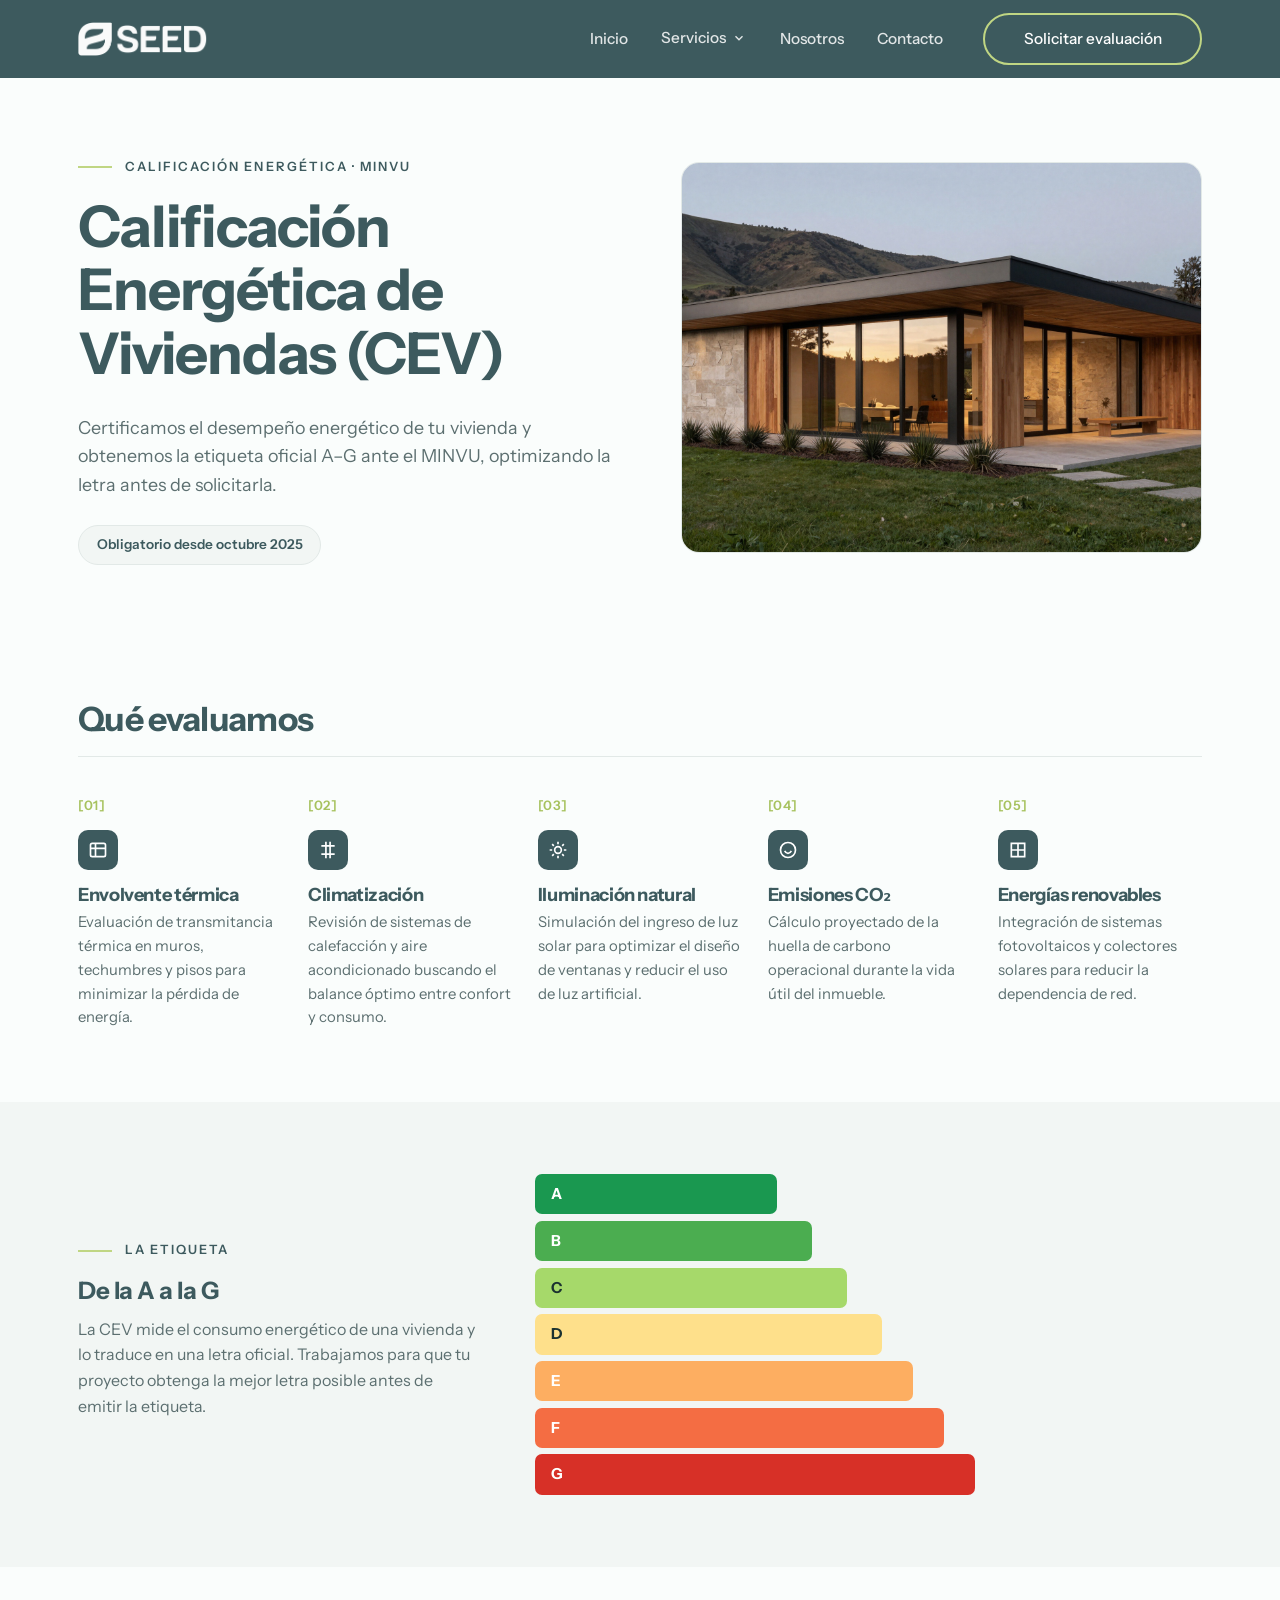
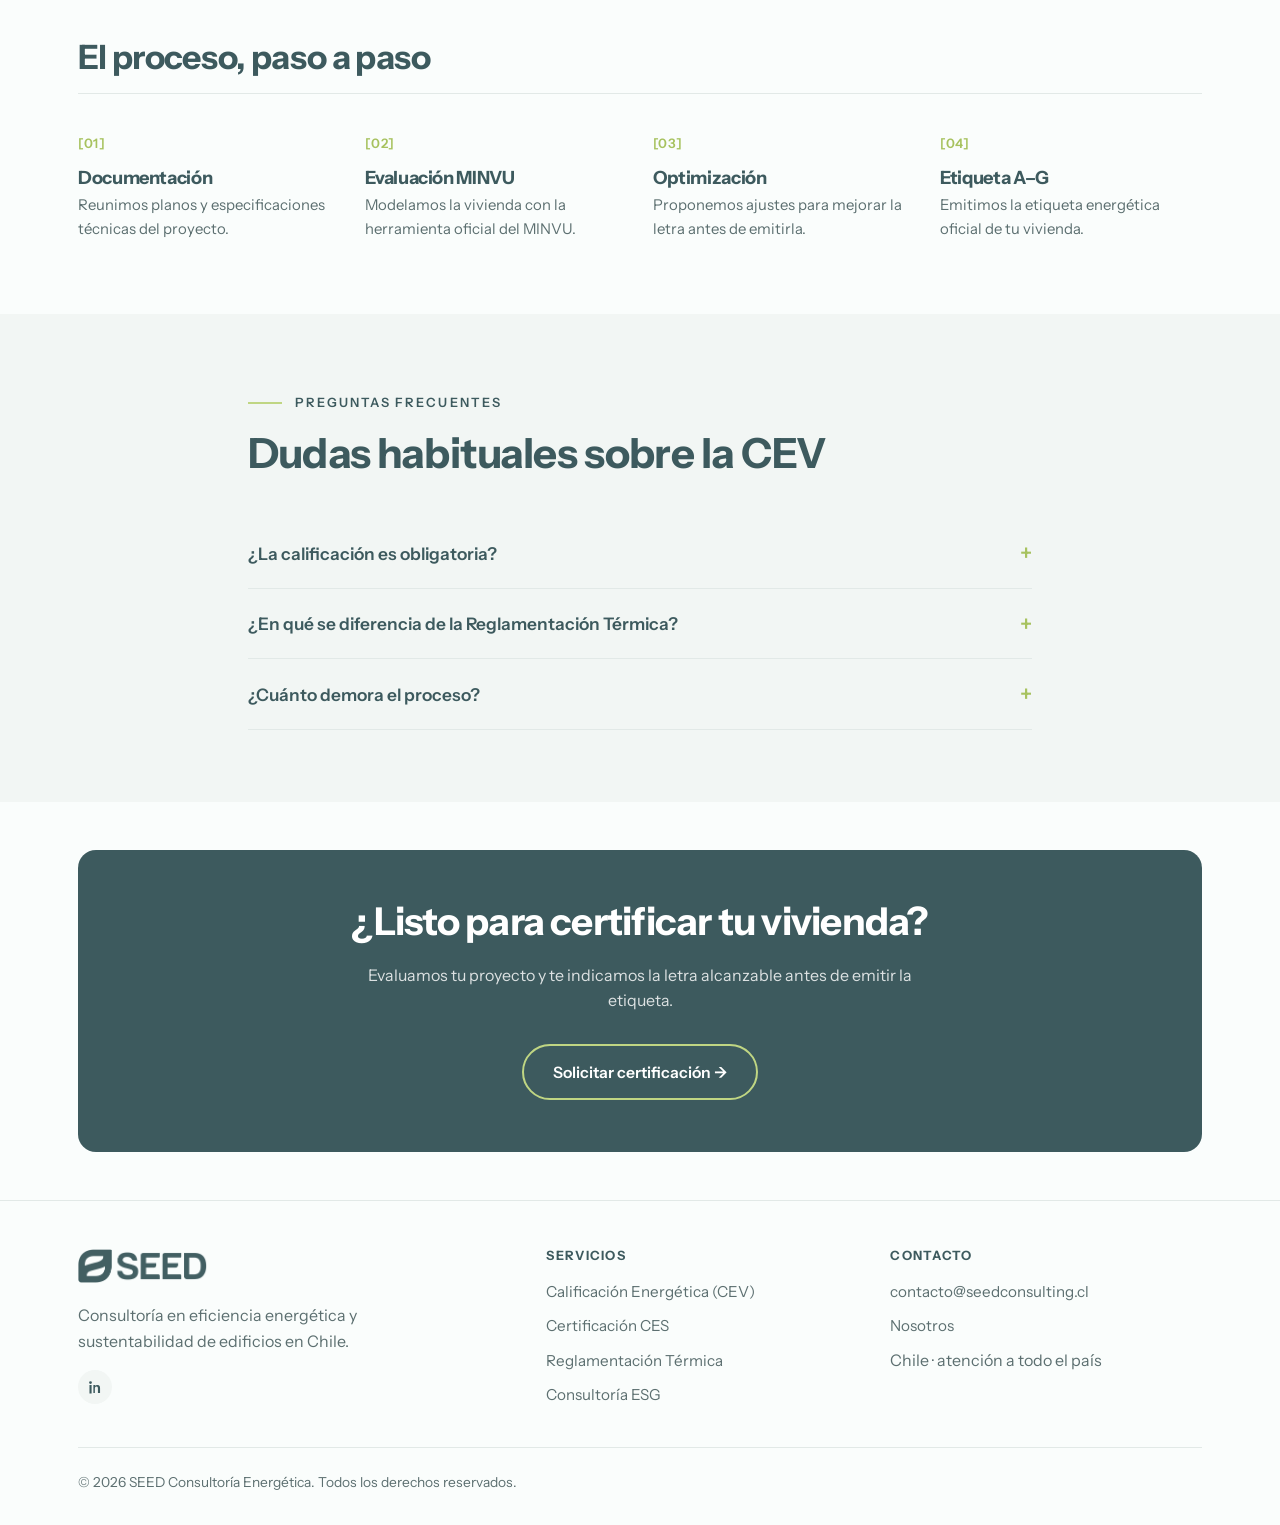
==== calificacion-energetica.html @ 2a4592a7 "Imagen en calificación energética y hero dividido - img4 (vivienda) en el hero de calificación energ" ====
<!DOCTYPE html>
<html lang="es">
<head>
  <meta charset="UTF-8" />
  <meta name="viewport" content="width=device-width, initial-scale=1.0" />
  <title>Calificación Energética de Viviendas (CEV) | SEED</title>
  <meta name="description" content="Certificamos el desempeño energético de tu vivienda con etiqueta oficial A–G ante el MINVU. Obligatorio desde octubre 2025." />
  <link rel="preconnect" href="https://fonts.googleapis.com" />
  <link rel="preconnect" href="https://fonts.gstatic.com" crossorigin />
  <link href="https://fonts.googleapis.com/css2?family=Instrument+Sans:ital,wght@0,400;0,500;0,600;0,700;1,400&display=swap" rel="stylesheet" />
  <style>
/* SEED — estilos v2 (calce con sitio base)
   teal #3D5A5E · verde #C0D683 · fondo #FAFDFC · oscuro #1D2D2E · Instrument Sans */
:root{
  --teal:#3D5A5E; --teal-dark:#2c4447; --dark:#1D2D2E;
  --green:#C0D683; --green-deep:#a7c25f; --green-soft:#eef4dd;
  --bg:#FAFDFC; --bg-alt:#f2f6f4; --card:#fff;
  --ink:#223032; --ink-soft:#5c6f70; --line:#e2e9e7; --line-soft:#eef2f0;
  --radius:18px; --radius-sm:12px; --radius-pill:999px;
  --shadow:0 18px 40px -24px rgba(29,45,46,.35); --maxw:1180px;
  --font:"Instrument Sans",system-ui,-apple-system,"Segoe UI",Roboto,sans-serif;
}
*,*::before,*::after{box-sizing:border-box}
html{scroll-behavior:smooth}
body{margin:0;font-family:var(--font);color:var(--ink);background:var(--bg);line-height:1.6;-webkit-font-smoothing:antialiased}
h1,h2,h3,h4{font-family:var(--font);font-weight:700;line-height:1.1;color:var(--teal);margin:0 0 .5em;letter-spacing:-.02em}
p{margin:0 0 1rem;color:var(--ink-soft)}
a{color:var(--teal);text-decoration:none}
a:hover{color:var(--green-deep)}
img{max-width:100%;display:block}
.wrap{width:100%;max-width:var(--maxw);margin:0 auto;padding:0 28px}
.eyebrow{display:inline-flex;align-items:center;gap:.8rem;font-size:.8rem;font-weight:600;letter-spacing:.16em;text-transform:uppercase;color:var(--teal);margin:0 0 1.1rem}
.eyebrow::before{content:"";width:34px;height:2px;background:var(--green);display:inline-block}
.eyebrow.no-line::before{display:none}
.btn{display:inline-flex;align-items:center;gap:.5rem;font-family:var(--font);font-weight:600;font-size:.98rem;padding:.85rem 1.8rem;border-radius:var(--radius-pill);border:2px solid transparent;cursor:pointer;transition:transform .15s,background .15s,color .15s,border-color .15s}
.btn:hover{transform:translateY(-2px)}
.btn-green{background:var(--green);color:var(--dark)}
.btn-green:hover{background:var(--green-deep);color:var(--dark)}
.btn-ghost{background:transparent;border-color:var(--green);color:var(--teal)}
.btn-ghost:hover{background:var(--green);color:var(--dark)}
.btn-ghost-light{background:transparent;border-color:var(--green);color:#fff}
.btn-ghost-light:hover{background:var(--green);color:var(--dark)}
.btn-text{display:inline-flex;align-items:center;gap:.4rem;font-weight:600;color:var(--teal);border-bottom:2px solid var(--green);padding-bottom:2px;border-radius:0}
.btn-text:hover{color:var(--green-deep);gap:.65rem}
.site-header{position:sticky;top:0;z-index:50;background:var(--teal);color:#fff}
.nav{display:flex;align-items:center;justify-content:space-between;height:78px}
.brand{display:inline-flex;align-items:center;gap:.55rem;font-size:1.5rem;font-weight:700;color:#fff;letter-spacing:.06em}
.brand img{height:34px;width:auto;display:block}
.brand .mark{width:26px;height:26px;border-radius:7px;background:#fff;color:var(--teal);display:grid;place-items:center;flex-shrink:0}
.nav-links{display:flex;align-items:center;gap:2.1rem;list-style:none;margin:0;padding:0}
.nav-links>li>a{color:rgba(255,255,255,.85);font-size:.96rem;font-weight:500;padding:.5rem 0;border-bottom:2px solid transparent}
.nav-links>li>a:hover,.nav-links>li>a.active{color:#fff;border-bottom-color:var(--green)}
.dropdown{position:relative}
.dropdown-toggle{background:none;border:none;font:inherit;color:rgba(255,255,255,.85);font-size:.96rem;font-weight:500;cursor:pointer;display:inline-flex;align-items:center;gap:.35rem;padding:.5rem 0;border-bottom:2px solid transparent}
.dropdown-toggle:hover{color:#fff}
.dropdown-toggle .chev{transition:transform .2s}
.dropdown.open .dropdown-toggle{color:#fff;border-bottom-color:var(--green)}
.dropdown.open .dropdown-toggle .chev{transform:rotate(180deg)}
.dropdown-menu{position:absolute;top:calc(100% + 14px);left:50%;transform:translateX(-50%) translateY(-6px);min-width:260px;background:#fff;border:1px solid var(--line);border-radius:var(--radius-sm);box-shadow:var(--shadow);padding:.5rem;opacity:0;visibility:hidden;transition:opacity .18s,transform .18s,visibility .18s}
.dropdown.open .dropdown-menu{opacity:1;visibility:visible;transform:translateX(-50%) translateY(0)}
.dropdown-menu a{display:block;padding:.75rem .9rem;border-radius:9px;color:var(--ink);font-size:.94rem;font-weight:600}
.dropdown-menu a:hover{background:var(--bg-alt);color:var(--teal)}
.dropdown-menu a small{display:block;font-weight:400;color:var(--ink-soft);font-size:.78rem;margin-top:2px}
.nav-cta{margin-left:.4rem}
.nav-cta a.btn{padding:.72rem 2.4rem;border:2px solid var(--green);color:#fff;border-radius:var(--radius-pill)}
.nav-cta a.btn:hover{background:var(--green);color:var(--dark);border-color:var(--green)}
.nav-toggle{display:none;background:none;border:none;color:#fff;cursor:pointer;padding:.4rem}
.hero{background:var(--bg);padding:4.5rem 0 4rem}
.hero-split{display:grid;grid-template-columns:1.05fr 1fr;gap:3.5rem;align-items:center}
.hero h1{font-size:clamp(2.2rem,4.6vw,3.6rem);color:var(--teal);max-width:14ch}
.hero p.lead{font-size:1.12rem;max-width:46ch}
.hero-actions{display:flex;flex-wrap:wrap;gap:1.2rem;align-items:center;margin-top:2rem}
.hero-center{text-align:center}
.hero-center .eyebrow{justify-content:center}
.hero-center h1{margin-left:auto;margin-right:auto}
.hero-center p.lead{margin-left:auto;margin-right:auto}
.badge{display:inline-block;background:var(--bg-alt);color:var(--teal);border:1px solid var(--line);font-size:.85rem;font-weight:600;padding:.5rem 1.1rem;border-radius:var(--radius-pill)}
.hero-stats{display:flex;gap:3rem;margin-top:2.2rem}
.hero-stats .num{font-size:2rem;font-weight:700;color:var(--green-deep);line-height:1}
.hero-stats .lbl{font-size:.92rem;color:var(--ink-soft);margin-top:.3rem}
.media{border-radius:var(--radius);overflow:hidden;background:var(--bg-alt);border:1px solid var(--line);aspect-ratio:4/3;display:grid;place-items:center;color:var(--ink-soft);background-image:linear-gradient(135deg,rgba(61,90,94,.06),rgba(192,214,131,.10)),repeating-linear-gradient(45deg,transparent,transparent 22px,rgba(61,90,94,.04) 22px,rgba(61,90,94,.04) 23px)}
.media img{width:100%;height:100%;object-fit:cover}
.media span{font-size:.9rem;background:rgba(255,255,255,.75);padding:.4rem .9rem;border-radius:8px}
.media.tall{aspect-ratio:3/4}
.media.wide{aspect-ratio:16/9}
section{padding:4.5rem 0}
section.tight{padding:3rem 0}
.section-alt{background:var(--bg-alt)}
.section-dark{background:var(--teal);color:#fff}
.section-dark h2,.section-dark h3{color:#fff}
.section-dark p{color:rgba(255,255,255,.82)}
.section-dark .eyebrow{color:#fff}
.sec-head{margin-bottom:2.6rem;max-width:60ch}
.sec-head h2{font-size:clamp(1.8rem,3.4vw,2.6rem)}
.sec-head p{font-size:1.06rem}
.sec-head.center{text-align:center;margin-left:auto;margin-right:auto}
.sec-head.center .eyebrow{justify-content:center}
.ruled-title{display:flex;align-items:baseline;gap:1rem;border-bottom:1px solid var(--line);padding-bottom:1.1rem;margin-bottom:2.4rem}
.ruled-title h2{font-size:clamp(1.5rem,3vw,2.1rem);margin:0}
.grid{display:grid;gap:1.6rem}
.grid-2{grid-template-columns:repeat(2,1fr)}
.grid-3{grid-template-columns:repeat(3,1fr)}
.grid-4{grid-template-columns:repeat(4,1fr)}
.grid-5{grid-template-columns:repeat(5,1fr)}
.feature .idx{font-size:.82rem;font-weight:600;color:var(--green-deep);letter-spacing:.05em;display:block;margin-bottom:.9rem}
.feature .feature-ico{width:40px;height:40px;border-radius:10px;background:var(--teal);color:#fff;display:grid;place-items:center;margin-bottom:.9rem}
.feature h3{font-size:1.14rem;margin-bottom:.4rem}
.feature p{font-size:.93rem;margin:0}
.feature-icon-sq{width:38px;height:38px;border-radius:9px;background:var(--teal);color:#fff;display:grid;place-items:center;margin-bottom:.9rem}
.svc-card{background:var(--card);border:1px solid var(--line);border-radius:var(--radius);padding:1.9rem;transition:transform .18s,box-shadow .18s,border-color .18s;display:flex;flex-direction:column}
.svc-card:hover{transform:translateY(-4px);box-shadow:var(--shadow);border-color:var(--green)}
.svc-card .feature-ico{width:46px;height:46px;border-radius:12px;background:var(--teal);color:#fff;display:grid;place-items:center;margin-bottom:1rem}
.svc-card h3{font-size:1.25rem}
.svc-card p{font-size:.95rem;flex-grow:1}
.svc-card .btn-text{align-self:flex-start;margin-top:.8rem}
.check-list{list-style:none;margin:0;padding:0;display:grid;gap:.75rem}
.check-list li{position:relative;padding-left:2rem;color:var(--ink-soft);font-size:.98rem}
.check-list li::before{content:"";position:absolute;left:0;top:.3em;width:1.15rem;height:1.15rem;border-radius:50%;background:var(--green);-webkit-mask:url("data:image/svg+xml,%3Csvg xmlns='http://www.w3.org/2000/svg' viewBox='0 0 24 24'%3E%3Cpath fill='black' d='M9 16.2l-3.5-3.5L4 14.2 9 19.2 20 8.2l-1.5-1.5z'/%3E%3C/svg%3E") center/70% no-repeat;mask:url("data:image/svg+xml,%3Csvg xmlns='http://www.w3.org/2000/svg' viewBox='0 0 24 24'%3E%3Cpath fill='black' d='M9 16.2l-3.5-3.5L4 14.2 9 19.2 20 8.2l-1.5-1.5z'/%3E%3C/svg%3E") center/70% no-repeat}
.plan-block{margin-bottom:3.5rem}
.plan-grid{display:grid;grid-template-columns:1fr 1fr;gap:1.2rem 3rem}
.plan-item .idx{font-size:.8rem;font-weight:600;color:var(--green-deep);display:block;margin-bottom:.3rem}
.plan-item p{font-size:.96rem;color:var(--ink);margin:0 0 1.1rem;font-weight:500}
.plan-intro{display:grid;grid-template-columns:1.15fr 1fr;gap:3rem;align-items:center;margin-bottom:3rem}
.energy-scale{display:grid;gap:.4rem;max-width:440px}
.energy-row{display:flex;align-items:center;color:#fff;font-weight:700;padding:.5rem 1rem;border-radius:7px;font-size:.95rem}
.energy-a{background:#1a9850;width:55%}
.energy-b{background:#4bad50;width:63%}
.energy-c{background:#a6d96a;width:71%;color:#1b3230}
.energy-d{background:#fee08b;width:79%;color:#1b3230}
.energy-e{background:#fdae61;width:86%}
.energy-f{background:#f46d43;width:93%}
.energy-g{background:#d73027;width:100%}
.faq-item{border-bottom:1px solid var(--line)}
.faq-q{width:100%;text-align:left;background:none;border:none;cursor:pointer;font-family:var(--font);font-weight:600;font-size:1.08rem;color:var(--teal);padding:1.3rem 0;display:flex;justify-content:space-between;align-items:center;gap:1rem}
.faq-q .plus{color:var(--green-deep);flex-shrink:0;transition:transform .2s;font-size:1.4rem}
.faq-item.open .faq-q .plus{transform:rotate(45deg)}
.faq-a{max-height:0;overflow:hidden;transition:max-height .25s}
.faq-a p{padding:0 0 1.3rem;margin:0;max-width:70ch}
.cta-banner{background:var(--teal);color:#fff;border-radius:var(--radius);padding:3.2rem;text-align:center}
.cta-banner h2{color:#fff;font-size:clamp(1.7rem,3vw,2.4rem)}
.cta-banner p{color:rgba(255,255,255,.82);max-width:50ch;margin:0 auto 1.9rem}
.bio{display:grid;grid-template-columns:.75fr 1.25fr;gap:3.5rem;align-items:center}
.bio-photo{aspect-ratio:4/5;border-radius:var(--radius);overflow:hidden;background:var(--bg-alt);border:1px solid var(--line);display:grid;place-items:center;color:var(--ink-soft);filter:grayscale(1)}
.form-grid{display:grid;gap:1.15rem}
.field label{display:block;font-size:.88rem;font-weight:600;color:var(--teal);margin-bottom:.35rem}
.field input,.field select,.field textarea{width:100%;font:inherit;font-size:.96rem;color:var(--ink);padding:.8rem .95rem;border:1px solid var(--line);border-radius:var(--radius-sm);background:#fff;transition:border-color .15s,box-shadow .15s}
.field input:focus,.field select:focus,.field textarea:focus{outline:none;border-color:var(--green-deep);box-shadow:0 0 0 3px rgba(192,214,131,.3)}
.field textarea{resize:vertical;min-height:130px}
.two-col{display:grid;grid-template-columns:1fr 1fr;gap:1.15rem}
.contact-split{display:grid;grid-template-columns:.85fr 1.15fr;gap:3.5rem}
.contact-info ul{padding:0;margin:1.5rem 0 0;list-style:none}
.contact-info li{margin-bottom:1.5rem}
.contact-info .lbl{font-size:.78rem;font-weight:700;letter-spacing:.1em;text-transform:uppercase;color:var(--green-deep);margin-bottom:.2rem}
.contact-info .val{color:var(--ink);font-size:1.06rem}
.site-footer{background:var(--bg);border-top:1px solid var(--line);padding:3rem 0 2rem}
.footer-top{display:grid;grid-template-columns:1.4fr 1fr 1fr;gap:2rem;margin-bottom:2.5rem}
.site-footer .brand{color:var(--teal)}
.site-footer .brand .mark{background:var(--teal);color:#fff}
.site-footer h4{color:var(--teal);font-size:.8rem;letter-spacing:.1em;text-transform:uppercase;margin-bottom:1rem}
.footer-links{list-style:none;padding:0;margin:0;display:grid;gap:.55rem}
.footer-links a{color:var(--ink-soft);font-size:.95rem}
.footer-links a:hover{color:var(--green-deep)}
.footer-bottom{border-top:1px solid var(--line);padding-top:1.4rem;font-size:.86rem;color:var(--ink-soft);display:flex;justify-content:space-between;flex-wrap:wrap;gap:1rem}
.social{display:flex;gap:.7rem}
.social a{width:34px;height:34px;border-radius:50%;background:var(--bg-alt);color:var(--teal);display:grid;place-items:center}
.social a:hover{background:var(--green);color:var(--dark)}
.lead{font-size:1.14rem;color:var(--ink-soft)}
.reveal{opacity:0;transform:translateY(18px);transition:opacity .6s,transform .6s}
.reveal.in{opacity:1;transform:none}
.form-note{display:none;color:var(--green-deep);font-weight:600}
@media (max-width:940px){.hero-split,.plan-intro,.bio,.contact-split{grid-template-columns:1fr;gap:2.2rem}.grid-4,.grid-5{grid-template-columns:repeat(2,1fr)}.footer-top{grid-template-columns:1fr 1fr}}
@media (max-width:720px){
.nav-toggle{display:inline-flex}
.nav-links{position:absolute;top:78px;left:0;right:0;flex-direction:column;align-items:stretch;gap:0;background:var(--teal);padding:1rem 28px 1.5rem;border-top:1px solid rgba(255,255,255,.1);display:none}
.nav-links.open{display:flex}
.nav-links>li{border-bottom:1px solid rgba(255,255,255,.1)}
.nav-links>li>a,.dropdown-toggle{padding:.9rem 0;width:100%}
.dropdown-menu{position:static;transform:none;opacity:1;visibility:visible;box-shadow:none;border:none;background:rgba(255,255,255,.05);min-width:0;padding:0 0 .5rem;max-height:0;overflow:hidden;transition:max-height .25s}
.dropdown.open .dropdown-menu{transform:none;max-height:420px}
.dropdown-menu a{color:rgba(255,255,255,.85)}
.dropdown-menu a:hover{background:rgba(255,255,255,.06);color:#fff}
.dropdown-menu a small{color:rgba(255,255,255,.55)}
.nav-cta{margin:1rem 0 0}
.grid-2,.grid-3,.grid-4,.grid-5,.plan-grid,.two-col{grid-template-columns:1fr}
.hero-stats{gap:2rem}
.footer-top{grid-template-columns:1fr}
section{padding:3.2rem 0}
.cta-banner{padding:2.2rem 1.5rem}
}
@media (prefers-reduced-motion:reduce){*{animation:none!important;transition:none!important;scroll-behavior:auto!important}.reveal{opacity:1;transform:none}}

</style>
</head>
<body>

<header class="site-header">
    <div class="wrap nav">
      <a href="index.html" class="brand"><img src="img/logo-seed-blanco.png" alt="SEED"></a>
      <button class="nav-toggle" aria-label="Abrir menú" aria-expanded="false">
        <svg width="26" height="26" viewBox="0 0 24 24" fill="none" stroke="currentColor" stroke-width="2"><path d="M3 6h18M3 12h18M3 18h18"/></svg>
      </button>
      <ul class="nav-links">
        <li><a href="index.html" data-nav="inicio">Inicio</a></li>
        <li class="dropdown">
          <button class="dropdown-toggle" aria-expanded="false" aria-haspopup="true">
            Servicios
            <svg class="chev" width="14" height="14" viewBox="0 0 24 24" fill="none" stroke="currentColor" stroke-width="2.4"><path d="M6 9l6 6 6-6"/></svg>
          </button>
          <div class="dropdown-menu" role="menu">
            <a href="calificacion-energetica.html">Calificación Energética (CEV)<small>Etiqueta oficial A–G · MINVU</small></a>
            <a href="certificacion-ces.html">Certificación CES<small>Edificio Sustentable de uso público</small></a>
            <a href="reglamentacion-termica.html">Reglamentación Térmica<small>Cumplimiento 4.1.10 OGUC</small></a>
            <a href="consultoria-esg.html">Consultoría ESG<small>Descarbonización y marcos europeos</small></a>
          </div>
        </li>
        <li><a href="nosotros.html" data-nav="nosotros">Nosotros</a></li>
        <li><a href="contacto.html" data-nav="contacto">Contacto</a></li>
        <li class="nav-cta"><a href="contacto.html" class="btn btn-ghost-light">Solicitar evaluación</a></li>
      </ul>
    </div>
  </header>

  <!-- HERO dividido -->
  <section class="hero">
    <div class="wrap hero-split">
      <div>
        <span class="eyebrow">Calificación Energética · MINVU</span>
        <h1>Calificación Energética de Viviendas (CEV)</h1>
        <p class="lead">Certificamos el desempeño energético de tu vivienda y obtenemos la etiqueta oficial A–G ante el MINVU, optimizando la letra antes de solicitarla.</p>
        <div style="margin-top:1.6rem;"><span class="badge">Obligatorio desde octubre 2025</span></div>
      </div>
      <div class="media reveal"><img src="img/img4.jpg" alt="Vivienda contemporánea de eficiencia energética al atardecer"></div>
    </div>
  </section>

  <!-- Qué evaluamos -->
  <section>
    <div class="wrap">
      <div class="ruled-title reveal"><h2>Qué evaluamos</h2></div>
      <div class="grid grid-5">
        <div class="feature reveal"><span class="idx">[01]</span><div class="feature-ico"><svg width="20" height="20" viewBox="0 0 24 24" fill="none" stroke="currentColor" stroke-width="2"><rect x="3" y="4" width="18" height="16" rx="2"/><path d="M3 10h18M9 4v16"/></svg></div><h3>Envolvente térmica</h3><p>Evaluación de transmitancia térmica en muros, techumbres y pisos para minimizar la pérdida de energía.</p></div>
        <div class="feature reveal"><span class="idx">[02]</span><div class="feature-ico"><svg width="20" height="20" viewBox="0 0 24 24" fill="none" stroke="currentColor" stroke-width="2"><path d="M9.5 2v20M14.5 2v20M4 7h16M4 17h16"/></svg></div><h3>Climatización</h3><p>Revisión de sistemas de calefacción y aire acondicionado buscando el balance óptimo entre confort y consumo.</p></div>
        <div class="feature reveal"><span class="idx">[03]</span><div class="feature-ico"><svg width="20" height="20" viewBox="0 0 24 24" fill="none" stroke="currentColor" stroke-width="2"><circle cx="12" cy="12" r="4"/><path d="M12 2v3M12 19v3M2 12h3M19 12h3M5 5l2 2M17 17l2 2M5 19l2-2M17 7l2-2"/></svg></div><h3>Iluminación natural</h3><p>Simulación del ingreso de luz solar para optimizar el diseño de ventanas y reducir el uso de luz artificial.</p></div>
        <div class="feature reveal"><span class="idx">[04]</span><div class="feature-ico"><svg width="20" height="20" viewBox="0 0 24 24" fill="none" stroke="currentColor" stroke-width="2"><path d="M12 3a9 9 0 100 18 9 9 0 000-18zM8 13c1 2 3 3 4 3s3-1 4-3"/></svg></div><h3>Emisiones CO₂</h3><p>Cálculo proyectado de la huella de carbono operacional durante la vida útil del inmueble.</p></div>
        <div class="feature reveal"><span class="idx">[05]</span><div class="feature-ico"><svg width="20" height="20" viewBox="0 0 24 24" fill="none" stroke="currentColor" stroke-width="2"><path d="M4 4h16v16H4zM4 12h16M12 4v16"/></svg></div><h3>Energías renovables</h3><p>Integración de sistemas fotovoltaicos y colectores solares para reducir la dependencia de red.</p></div>
      </div>
    </div>
  </section>

  <!-- Escala A-G -->
  <section class="section-alt">
    <div class="wrap">
      <div class="bio">
        <div class="reveal">
          <span class="eyebrow">La etiqueta</span>
          <h2>De la A a la G</h2>
          <p>La CEV mide el consumo energético de una vivienda y lo traduce en una letra oficial. Trabajamos para que tu proyecto obtenga la mejor letra posible antes de emitir la etiqueta.</p>
        </div>
        <div class="energy-scale reveal">
          <div class="energy-row energy-a">A</div>
          <div class="energy-row energy-b">B</div>
          <div class="energy-row energy-c">C</div>
          <div class="energy-row energy-d">D</div>
          <div class="energy-row energy-e">E</div>
          <div class="energy-row energy-f">F</div>
          <div class="energy-row energy-g">G</div>
        </div>
      </div>
    </div>
  </section>

  <!-- Proceso -->
  <section>
    <div class="wrap">
      <div class="ruled-title reveal"><h2>El proceso, paso a paso</h2></div>
      <div class="grid grid-4">
        <div class="feature reveal"><span class="idx">[01]</span><h3>Documentación</h3><p>Reunimos planos y especificaciones técnicas del proyecto.</p></div>
        <div class="feature reveal"><span class="idx">[02]</span><h3>Evaluación MINVU</h3><p>Modelamos la vivienda con la herramienta oficial del MINVU.</p></div>
        <div class="feature reveal"><span class="idx">[03]</span><h3>Optimización</h3><p>Proponemos ajustes para mejorar la letra antes de emitirla.</p></div>
        <div class="feature reveal"><span class="idx">[04]</span><h3>Etiqueta A–G</h3><p>Emitimos la etiqueta energética oficial de tu vivienda.</p></div>
      </div>
    </div>
  </section>

  <!-- FAQ -->
  <section class="section-alt">
    <div class="wrap" style="max-width:840px;">
      <div class="sec-head reveal">
        <span class="eyebrow">Preguntas frecuentes</span>
        <h2>Dudas habituales sobre la CEV</h2>
      </div>
      <div class="reveal">
        <div class="faq-item"><button class="faq-q" aria-expanded="false">¿La calificación es obligatoria? <span class="plus">+</span></button><div class="faq-a"><p>Sí. Desde octubre de 2025 la Calificación Energética es obligatoria para viviendas nuevas, y se solicita como parte de la tramitación ante el MINVU.</p></div></div>
        <div class="faq-item"><button class="faq-q" aria-expanded="false">¿En qué se diferencia de la Reglamentación Térmica? <span class="plus">+</span></button><div class="faq-a"><p>La Reglamentación Térmica es un requisito de construcción que se aprueba ante la DOM; la CEV certifica el desempeño energético global de la vivienda con una etiqueta A–G. Son complementarias y las integramos en un mismo servicio.</p></div></div>
        <div class="faq-item"><button class="faq-q" aria-expanded="false">¿Cuánto demora el proceso? <span class="plus">+</span></button><div class="faq-a"><p>Habitualmente entre 2 y 4 semanas, dependiendo de la disponibilidad de la documentación del proyecto y de los ajustes de optimización que se decidan aplicar.</p></div></div>
      </div>
    </div>
  </section>

  <!-- CTA -->
  <section class="tight">
    <div class="wrap">
      <div class="cta-banner reveal">
        <h2>¿Listo para certificar tu vivienda?</h2>
        <p>Evaluamos tu proyecto y te indicamos la letra alcanzable antes de emitir la etiqueta.</p>
        <a href="contacto.html" class="btn btn-ghost-light">Solicitar certificación →</a>
      </div>
    </div>
  </section>

<footer class="site-footer">
    <div class="wrap">
      <div class="footer-top">
        <div>
          <a href="index.html" class="brand"><img src="img/logo-seed-verde.png" alt="SEED"></a>
          <p style="max-width:34ch;margin-top:.8rem;">Consultoría en eficiencia energética y sustentabilidad de edificios en Chile.</p>
          <div class="social">
            <a href="https://www.linkedin.com/in/matias-von-bennewitz/" target="_blank" rel="noopener" aria-label="LinkedIn"><svg width="17" height="17" viewBox="0 0 24 24" fill="currentColor"><path d="M6.94 5a2 2 0 11-4 0 2 2 0 014 0zM3.5 8.5h3v12h-3v-12zM9 8.5h2.9v1.6h.04c.4-.76 1.4-1.56 2.86-1.56 3.06 0 3.63 2 3.63 4.6v6.76h-3v-6c0-1.43-.03-3.27-2-3.27-2 0-2.3 1.56-2.3 3.17v6.1H9v-12z"/></svg></a>
          </div>
        </div>
        <div>
          <h4>Servicios</h4>
          <ul class="footer-links">
            <li><a href="calificacion-energetica.html">Calificación Energética (CEV)</a></li>
            <li><a href="certificacion-ces.html">Certificación CES</a></li>
            <li><a href="reglamentacion-termica.html">Reglamentación Térmica</a></li>
            <li><a href="consultoria-esg.html">Consultoría ESG</a></li>
          </ul>
        </div>
        <div>
          <h4>Contacto</h4>
          <ul class="footer-links">
            <li><a href="mailto:contacto@seedconsulting.cl">contacto@seedconsulting.cl</a></li>
            <li><a href="nosotros.html">Nosotros</a></li>
            <li><span style="color:var(--ink-soft);">Chile · atención a todo el país</span></li>
          </ul>
        </div>
      </div>
      <div class="footer-bottom">
        <span>© 2026 SEED Consultoría Energética. Todos los derechos reservados.</span>
      </div>
    </div>
  </footer>
  <script>
document.querySelectorAll('.dropdown').forEach(function(dd){
  var t=dd.querySelector('.dropdown-toggle');
  t.addEventListener('click',function(e){
    e.stopPropagation();
    var w=dd.classList.contains('open');
    document.querySelectorAll('.dropdown.open').forEach(function(o){o.classList.remove('open')});
    if(!w)dd.classList.add('open');
    t.setAttribute('aria-expanded',String(!w));
  });
});
document.addEventListener('click',function(){document.querySelectorAll('.dropdown.open').forEach(function(o){o.classList.remove('open')})});
var nt=document.querySelector('.nav-toggle'),nl=document.querySelector('.nav-links');
if(nt){nt.addEventListener('click',function(){var o=nl.classList.toggle('open');nt.setAttribute('aria-expanded',String(o))})}
document.querySelectorAll('.faq-q').forEach(function(q){
  q.addEventListener('click',function(){
    var i=q.closest('.faq-item'),a=i.querySelector('.faq-a'),o=i.classList.toggle('open');
    a.style.maxHeight=o?a.scrollHeight+'px':null;q.setAttribute('aria-expanded',String(o));
  });
});
var io=new IntersectionObserver(function(es){es.forEach(function(e){if(e.isIntersecting){e.target.classList.add('in');io.unobserve(e.target)}})},{threshold:.12});
document.querySelectorAll('.reveal').forEach(function(el){io.observe(el)});
document.querySelectorAll('form[data-demo]').forEach(function(f){
  f.addEventListener('submit',function(e){
    e.preventDefault();
    var n=f.querySelector('.form-note');
    if(n){n.textContent='Gracias, hemos recibido tu mensaje. Te responderemos dentro de 24 horas.';n.style.display='block'}
    f.reset();
  });
});

</script>

</body>
</html>
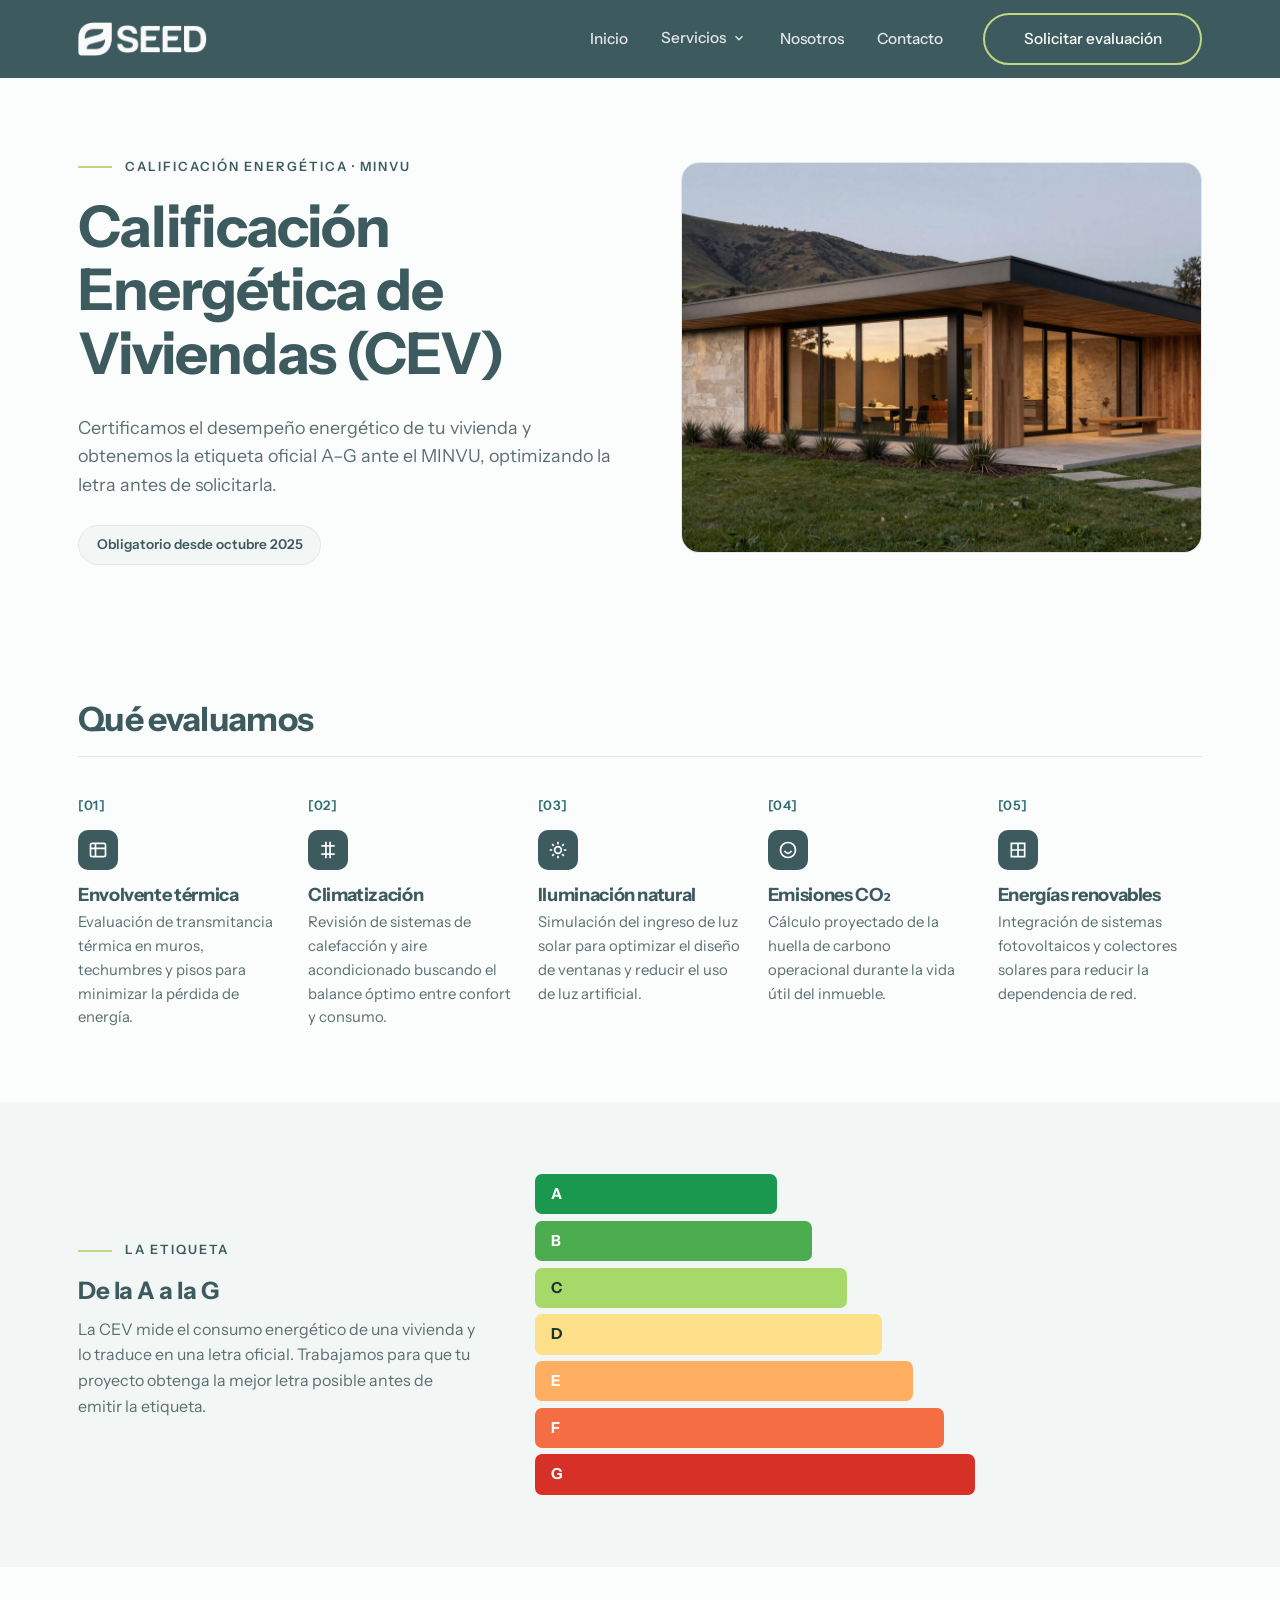
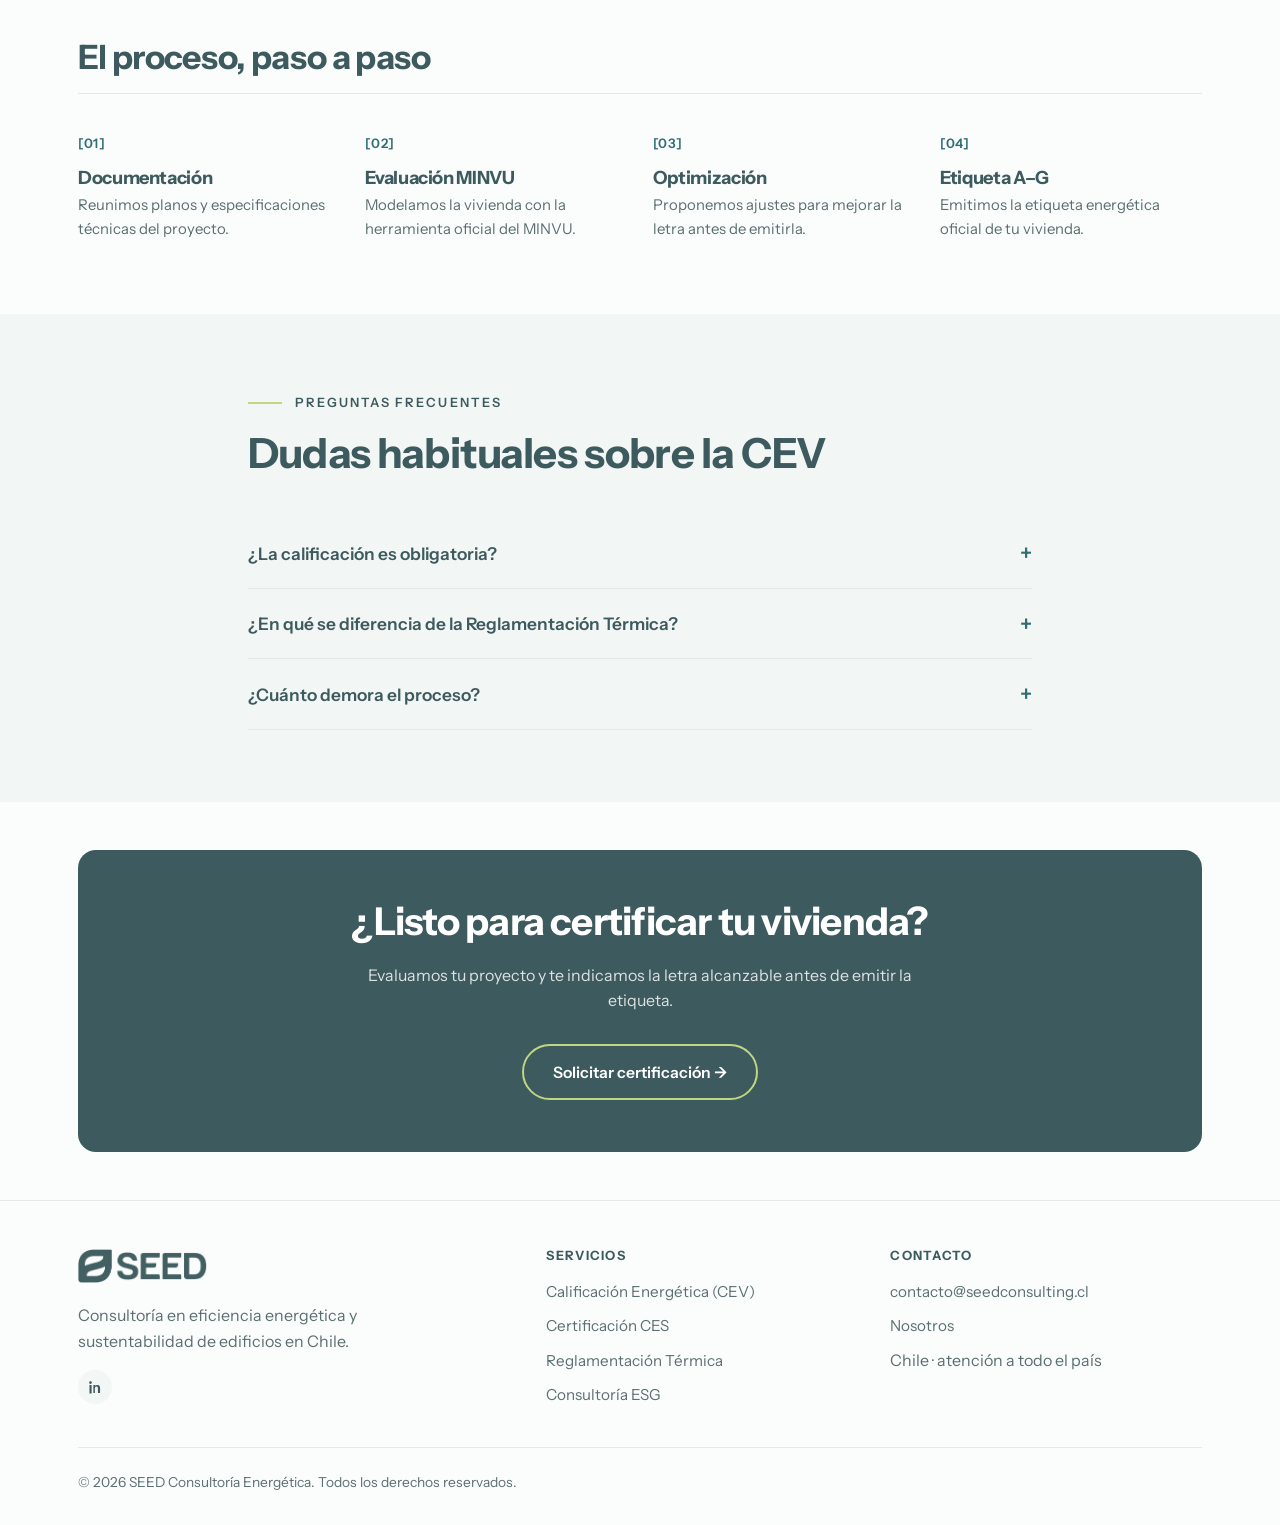
==== commit 85da97bb: "Estándares web: rendimiento, accesibilidad, SEO y CSS unificado - Favicon (leaf mark) y tarjeta Open" ====
--- a/calificacion-energetica.html
+++ b/calificacion-energetica.html
@@ -5,197 +5,36 @@
   <meta name="viewport" content="width=device-width, initial-scale=1.0" />
   <title>Calificación Energética de Viviendas (CEV) | SEED</title>
   <meta name="description" content="Certificamos el desempeño energético de tu vivienda con etiqueta oficial A–G ante el MINVU. Obligatorio desde octubre 2025." />
+  <link rel="canonical" href="https://www.seedconsulting.cl/calificacion-energetica.html" />
+  <link rel="icon" type="image/png" sizes="32x32" href="favicon-32.png" />
+  <link rel="apple-touch-icon" href="apple-touch-icon.png" />
+  <meta name="theme-color" content="#3D5A5E" />
+  <meta property="og:type" content="website" />
+  <meta property="og:site_name" content="SEED" />
+  <meta property="og:locale" content="es_CL" />
+  <meta property="og:url" content="https://www.seedconsulting.cl/calificacion-energetica.html" />
+  <meta property="og:title" content="Calificación Energética de Viviendas (CEV) | SEED" />
+  <meta property="og:description" content="Certificamos el desempeño energético de tu vivienda con etiqueta oficial A–G ante el MINVU. Obligatorio desde octubre 2025." />
+  <meta property="og:image" content="https://www.seedconsulting.cl/img/og-seed.jpg" />
+  <meta property="og:image:width" content="1200" />
+  <meta property="og:image:height" content="630" />
+  <meta property="og:image:alt" content="SEED — Eficiencia energética y sustentabilidad de edificios, Chile" />
+  <meta name="twitter:card" content="summary_large_image" />
+  <meta name="twitter:title" content="Calificación Energética de Viviendas (CEV) | SEED" />
+  <meta name="twitter:description" content="Certificamos el desempeño energético de tu vivienda con etiqueta oficial A–G ante el MINVU. Obligatorio desde octubre 2025." />
+  <meta name="twitter:image" content="https://www.seedconsulting.cl/img/og-seed.jpg" />
   <link rel="preconnect" href="https://fonts.googleapis.com" />
   <link rel="preconnect" href="https://fonts.gstatic.com" crossorigin />
   <link href="https://fonts.googleapis.com/css2?family=Instrument+Sans:ital,wght@0,400;0,500;0,600;0,700;1,400&display=swap" rel="stylesheet" />
-  <style>
-/* SEED — estilos v2 (calce con sitio base)
-   teal #3D5A5E · verde #C0D683 · fondo #FAFDFC · oscuro #1D2D2E · Instrument Sans */
-:root{
-  --teal:#3D5A5E; --teal-dark:#2c4447; --dark:#1D2D2E;
-  --green:#C0D683; --green-deep:#a7c25f; --green-soft:#eef4dd;
-  --bg:#FAFDFC; --bg-alt:#f2f6f4; --card:#fff;
-  --ink:#223032; --ink-soft:#5c6f70; --line:#e2e9e7; --line-soft:#eef2f0;
-  --radius:18px; --radius-sm:12px; --radius-pill:999px;
-  --shadow:0 18px 40px -24px rgba(29,45,46,.35); --maxw:1180px;
-  --font:"Instrument Sans",system-ui,-apple-system,"Segoe UI",Roboto,sans-serif;
-}
-*,*::before,*::after{box-sizing:border-box}
-html{scroll-behavior:smooth}
-body{margin:0;font-family:var(--font);color:var(--ink);background:var(--bg);line-height:1.6;-webkit-font-smoothing:antialiased}
-h1,h2,h3,h4{font-family:var(--font);font-weight:700;line-height:1.1;color:var(--teal);margin:0 0 .5em;letter-spacing:-.02em}
-p{margin:0 0 1rem;color:var(--ink-soft)}
-a{color:var(--teal);text-decoration:none}
-a:hover{color:var(--green-deep)}
-img{max-width:100%;display:block}
-.wrap{width:100%;max-width:var(--maxw);margin:0 auto;padding:0 28px}
-.eyebrow{display:inline-flex;align-items:center;gap:.8rem;font-size:.8rem;font-weight:600;letter-spacing:.16em;text-transform:uppercase;color:var(--teal);margin:0 0 1.1rem}
-.eyebrow::before{content:"";width:34px;height:2px;background:var(--green);display:inline-block}
-.eyebrow.no-line::before{display:none}
-.btn{display:inline-flex;align-items:center;gap:.5rem;font-family:var(--font);font-weight:600;font-size:.98rem;padding:.85rem 1.8rem;border-radius:var(--radius-pill);border:2px solid transparent;cursor:pointer;transition:transform .15s,background .15s,color .15s,border-color .15s}
-.btn:hover{transform:translateY(-2px)}
-.btn-green{background:var(--green);color:var(--dark)}
-.btn-green:hover{background:var(--green-deep);color:var(--dark)}
-.btn-ghost{background:transparent;border-color:var(--green);color:var(--teal)}
-.btn-ghost:hover{background:var(--green);color:var(--dark)}
-.btn-ghost-light{background:transparent;border-color:var(--green);color:#fff}
-.btn-ghost-light:hover{background:var(--green);color:var(--dark)}
-.btn-text{display:inline-flex;align-items:center;gap:.4rem;font-weight:600;color:var(--teal);border-bottom:2px solid var(--green);padding-bottom:2px;border-radius:0}
-.btn-text:hover{color:var(--green-deep);gap:.65rem}
-.site-header{position:sticky;top:0;z-index:50;background:var(--teal);color:#fff}
-.nav{display:flex;align-items:center;justify-content:space-between;height:78px}
-.brand{display:inline-flex;align-items:center;gap:.55rem;font-size:1.5rem;font-weight:700;color:#fff;letter-spacing:.06em}
-.brand img{height:34px;width:auto;display:block}
-.brand .mark{width:26px;height:26px;border-radius:7px;background:#fff;color:var(--teal);display:grid;place-items:center;flex-shrink:0}
-.nav-links{display:flex;align-items:center;gap:2.1rem;list-style:none;margin:0;padding:0}
-.nav-links>li>a{color:rgba(255,255,255,.85);font-size:.96rem;font-weight:500;padding:.5rem 0;border-bottom:2px solid transparent}
-.nav-links>li>a:hover,.nav-links>li>a.active{color:#fff;border-bottom-color:var(--green)}
-.dropdown{position:relative}
-.dropdown-toggle{background:none;border:none;font:inherit;color:rgba(255,255,255,.85);font-size:.96rem;font-weight:500;cursor:pointer;display:inline-flex;align-items:center;gap:.35rem;padding:.5rem 0;border-bottom:2px solid transparent}
-.dropdown-toggle:hover{color:#fff}
-.dropdown-toggle .chev{transition:transform .2s}
-.dropdown.open .dropdown-toggle{color:#fff;border-bottom-color:var(--green)}
-.dropdown.open .dropdown-toggle .chev{transform:rotate(180deg)}
-.dropdown-menu{position:absolute;top:calc(100% + 14px);left:50%;transform:translateX(-50%) translateY(-6px);min-width:260px;background:#fff;border:1px solid var(--line);border-radius:var(--radius-sm);box-shadow:var(--shadow);padding:.5rem;opacity:0;visibility:hidden;transition:opacity .18s,transform .18s,visibility .18s}
-.dropdown.open .dropdown-menu{opacity:1;visibility:visible;transform:translateX(-50%) translateY(0)}
-.dropdown-menu a{display:block;padding:.75rem .9rem;border-radius:9px;color:var(--ink);font-size:.94rem;font-weight:600}
-.dropdown-menu a:hover{background:var(--bg-alt);color:var(--teal)}
-.dropdown-menu a small{display:block;font-weight:400;color:var(--ink-soft);font-size:.78rem;margin-top:2px}
-.nav-cta{margin-left:.4rem}
-.nav-cta a.btn{padding:.72rem 2.4rem;border:2px solid var(--green);color:#fff;border-radius:var(--radius-pill)}
-.nav-cta a.btn:hover{background:var(--green);color:var(--dark);border-color:var(--green)}
-.nav-toggle{display:none;background:none;border:none;color:#fff;cursor:pointer;padding:.4rem}
-.hero{background:var(--bg);padding:4.5rem 0 4rem}
-.hero-split{display:grid;grid-template-columns:1.05fr 1fr;gap:3.5rem;align-items:center}
-.hero h1{font-size:clamp(2.2rem,4.6vw,3.6rem);color:var(--teal);max-width:14ch}
-.hero p.lead{font-size:1.12rem;max-width:46ch}
-.hero-actions{display:flex;flex-wrap:wrap;gap:1.2rem;align-items:center;margin-top:2rem}
-.hero-center{text-align:center}
-.hero-center .eyebrow{justify-content:center}
-.hero-center h1{margin-left:auto;margin-right:auto}
-.hero-center p.lead{margin-left:auto;margin-right:auto}
-.badge{display:inline-block;background:var(--bg-alt);color:var(--teal);border:1px solid var(--line);font-size:.85rem;font-weight:600;padding:.5rem 1.1rem;border-radius:var(--radius-pill)}
-.hero-stats{display:flex;gap:3rem;margin-top:2.2rem}
-.hero-stats .num{font-size:2rem;font-weight:700;color:var(--green-deep);line-height:1}
-.hero-stats .lbl{font-size:.92rem;color:var(--ink-soft);margin-top:.3rem}
-.media{border-radius:var(--radius);overflow:hidden;background:var(--bg-alt);border:1px solid var(--line);aspect-ratio:4/3;display:grid;place-items:center;color:var(--ink-soft);background-image:linear-gradient(135deg,rgba(61,90,94,.06),rgba(192,214,131,.10)),repeating-linear-gradient(45deg,transparent,transparent 22px,rgba(61,90,94,.04) 22px,rgba(61,90,94,.04) 23px)}
-.media img{width:100%;height:100%;object-fit:cover}
-.media span{font-size:.9rem;background:rgba(255,255,255,.75);padding:.4rem .9rem;border-radius:8px}
-.media.tall{aspect-ratio:3/4}
-.media.wide{aspect-ratio:16/9}
-section{padding:4.5rem 0}
-section.tight{padding:3rem 0}
-.section-alt{background:var(--bg-alt)}
-.section-dark{background:var(--teal);color:#fff}
-.section-dark h2,.section-dark h3{color:#fff}
-.section-dark p{color:rgba(255,255,255,.82)}
-.section-dark .eyebrow{color:#fff}
-.sec-head{margin-bottom:2.6rem;max-width:60ch}
-.sec-head h2{font-size:clamp(1.8rem,3.4vw,2.6rem)}
-.sec-head p{font-size:1.06rem}
-.sec-head.center{text-align:center;margin-left:auto;margin-right:auto}
-.sec-head.center .eyebrow{justify-content:center}
-.ruled-title{display:flex;align-items:baseline;gap:1rem;border-bottom:1px solid var(--line);padding-bottom:1.1rem;margin-bottom:2.4rem}
-.ruled-title h2{font-size:clamp(1.5rem,3vw,2.1rem);margin:0}
-.grid{display:grid;gap:1.6rem}
-.grid-2{grid-template-columns:repeat(2,1fr)}
-.grid-3{grid-template-columns:repeat(3,1fr)}
-.grid-4{grid-template-columns:repeat(4,1fr)}
-.grid-5{grid-template-columns:repeat(5,1fr)}
-.feature .idx{font-size:.82rem;font-weight:600;color:var(--green-deep);letter-spacing:.05em;display:block;margin-bottom:.9rem}
-.feature .feature-ico{width:40px;height:40px;border-radius:10px;background:var(--teal);color:#fff;display:grid;place-items:center;margin-bottom:.9rem}
-.feature h3{font-size:1.14rem;margin-bottom:.4rem}
-.feature p{font-size:.93rem;margin:0}
-.feature-icon-sq{width:38px;height:38px;border-radius:9px;background:var(--teal);color:#fff;display:grid;place-items:center;margin-bottom:.9rem}
-.svc-card{background:var(--card);border:1px solid var(--line);border-radius:var(--radius);padding:1.9rem;transition:transform .18s,box-shadow .18s,border-color .18s;display:flex;flex-direction:column}
-.svc-card:hover{transform:translateY(-4px);box-shadow:var(--shadow);border-color:var(--green)}
-.svc-card .feature-ico{width:46px;height:46px;border-radius:12px;background:var(--teal);color:#fff;display:grid;place-items:center;margin-bottom:1rem}
-.svc-card h3{font-size:1.25rem}
-.svc-card p{font-size:.95rem;flex-grow:1}
-.svc-card .btn-text{align-self:flex-start;margin-top:.8rem}
-.check-list{list-style:none;margin:0;padding:0;display:grid;gap:.75rem}
-.check-list li{position:relative;padding-left:2rem;color:var(--ink-soft);font-size:.98rem}
-.check-list li::before{content:"";position:absolute;left:0;top:.3em;width:1.15rem;height:1.15rem;border-radius:50%;background:var(--green);-webkit-mask:url("data:image/svg+xml,%3Csvg xmlns='http://www.w3.org/2000/svg' viewBox='0 0 24 24'%3E%3Cpath fill='black' d='M9 16.2l-3.5-3.5L4 14.2 9 19.2 20 8.2l-1.5-1.5z'/%3E%3C/svg%3E") center/70% no-repeat;mask:url("data:image/svg+xml,%3Csvg xmlns='http://www.w3.org/2000/svg' viewBox='0 0 24 24'%3E%3Cpath fill='black' d='M9 16.2l-3.5-3.5L4 14.2 9 19.2 20 8.2l-1.5-1.5z'/%3E%3C/svg%3E") center/70% no-repeat}
-.plan-block{margin-bottom:3.5rem}
-.plan-grid{display:grid;grid-template-columns:1fr 1fr;gap:1.2rem 3rem}
-.plan-item .idx{font-size:.8rem;font-weight:600;color:var(--green-deep);display:block;margin-bottom:.3rem}
-.plan-item p{font-size:.96rem;color:var(--ink);margin:0 0 1.1rem;font-weight:500}
-.plan-intro{display:grid;grid-template-columns:1.15fr 1fr;gap:3rem;align-items:center;margin-bottom:3rem}
-.energy-scale{display:grid;gap:.4rem;max-width:440px}
-.energy-row{display:flex;align-items:center;color:#fff;font-weight:700;padding:.5rem 1rem;border-radius:7px;font-size:.95rem}
-.energy-a{background:#1a9850;width:55%}
-.energy-b{background:#4bad50;width:63%}
-.energy-c{background:#a6d96a;width:71%;color:#1b3230}
-.energy-d{background:#fee08b;width:79%;color:#1b3230}
-.energy-e{background:#fdae61;width:86%}
-.energy-f{background:#f46d43;width:93%}
-.energy-g{background:#d73027;width:100%}
-.faq-item{border-bottom:1px solid var(--line)}
-.faq-q{width:100%;text-align:left;background:none;border:none;cursor:pointer;font-family:var(--font);font-weight:600;font-size:1.08rem;color:var(--teal);padding:1.3rem 0;display:flex;justify-content:space-between;align-items:center;gap:1rem}
-.faq-q .plus{color:var(--green-deep);flex-shrink:0;transition:transform .2s;font-size:1.4rem}
-.faq-item.open .faq-q .plus{transform:rotate(45deg)}
-.faq-a{max-height:0;overflow:hidden;transition:max-height .25s}
-.faq-a p{padding:0 0 1.3rem;margin:0;max-width:70ch}
-.cta-banner{background:var(--teal);color:#fff;border-radius:var(--radius);padding:3.2rem;text-align:center}
-.cta-banner h2{color:#fff;font-size:clamp(1.7rem,3vw,2.4rem)}
-.cta-banner p{color:rgba(255,255,255,.82);max-width:50ch;margin:0 auto 1.9rem}
-.bio{display:grid;grid-template-columns:.75fr 1.25fr;gap:3.5rem;align-items:center}
-.bio-photo{aspect-ratio:4/5;border-radius:var(--radius);overflow:hidden;background:var(--bg-alt);border:1px solid var(--line);display:grid;place-items:center;color:var(--ink-soft);filter:grayscale(1)}
-.form-grid{display:grid;gap:1.15rem}
-.field label{display:block;font-size:.88rem;font-weight:600;color:var(--teal);margin-bottom:.35rem}
-.field input,.field select,.field textarea{width:100%;font:inherit;font-size:.96rem;color:var(--ink);padding:.8rem .95rem;border:1px solid var(--line);border-radius:var(--radius-sm);background:#fff;transition:border-color .15s,box-shadow .15s}
-.field input:focus,.field select:focus,.field textarea:focus{outline:none;border-color:var(--green-deep);box-shadow:0 0 0 3px rgba(192,214,131,.3)}
-.field textarea{resize:vertical;min-height:130px}
-.two-col{display:grid;grid-template-columns:1fr 1fr;gap:1.15rem}
-.contact-split{display:grid;grid-template-columns:.85fr 1.15fr;gap:3.5rem}
-.contact-info ul{padding:0;margin:1.5rem 0 0;list-style:none}
-.contact-info li{margin-bottom:1.5rem}
-.contact-info .lbl{font-size:.78rem;font-weight:700;letter-spacing:.1em;text-transform:uppercase;color:var(--green-deep);margin-bottom:.2rem}
-.contact-info .val{color:var(--ink);font-size:1.06rem}
-.site-footer{background:var(--bg);border-top:1px solid var(--line);padding:3rem 0 2rem}
-.footer-top{display:grid;grid-template-columns:1.4fr 1fr 1fr;gap:2rem;margin-bottom:2.5rem}
-.site-footer .brand{color:var(--teal)}
-.site-footer .brand .mark{background:var(--teal);color:#fff}
-.site-footer h4{color:var(--teal);font-size:.8rem;letter-spacing:.1em;text-transform:uppercase;margin-bottom:1rem}
-.footer-links{list-style:none;padding:0;margin:0;display:grid;gap:.55rem}
-.footer-links a{color:var(--ink-soft);font-size:.95rem}
-.footer-links a:hover{color:var(--green-deep)}
-.footer-bottom{border-top:1px solid var(--line);padding-top:1.4rem;font-size:.86rem;color:var(--ink-soft);display:flex;justify-content:space-between;flex-wrap:wrap;gap:1rem}
-.social{display:flex;gap:.7rem}
-.social a{width:34px;height:34px;border-radius:50%;background:var(--bg-alt);color:var(--teal);display:grid;place-items:center}
-.social a:hover{background:var(--green);color:var(--dark)}
-.lead{font-size:1.14rem;color:var(--ink-soft)}
-.reveal{opacity:0;transform:translateY(18px);transition:opacity .6s,transform .6s}
-.reveal.in{opacity:1;transform:none}
-.form-note{display:none;color:var(--green-deep);font-weight:600}
-@media (max-width:940px){.hero-split,.plan-intro,.bio,.contact-split{grid-template-columns:1fr;gap:2.2rem}.grid-4,.grid-5{grid-template-columns:repeat(2,1fr)}.footer-top{grid-template-columns:1fr 1fr}}
-@media (max-width:720px){
-.nav-toggle{display:inline-flex}
-.nav-links{position:absolute;top:78px;left:0;right:0;flex-direction:column;align-items:stretch;gap:0;background:var(--teal);padding:1rem 28px 1.5rem;border-top:1px solid rgba(255,255,255,.1);display:none}
-.nav-links.open{display:flex}
-.nav-links>li{border-bottom:1px solid rgba(255,255,255,.1)}
-.nav-links>li>a,.dropdown-toggle{padding:.9rem 0;width:100%}
-.dropdown-menu{position:static;transform:none;opacity:1;visibility:visible;box-shadow:none;border:none;background:rgba(255,255,255,.05);min-width:0;padding:0 0 .5rem;max-height:0;overflow:hidden;transition:max-height .25s}
-.dropdown.open .dropdown-menu{transform:none;max-height:420px}
-.dropdown-menu a{color:rgba(255,255,255,.85)}
-.dropdown-menu a:hover{background:rgba(255,255,255,.06);color:#fff}
-.dropdown-menu a small{color:rgba(255,255,255,.55)}
-.nav-cta{margin:1rem 0 0}
-.grid-2,.grid-3,.grid-4,.grid-5,.plan-grid,.two-col{grid-template-columns:1fr}
-.hero-stats{gap:2rem}
-.footer-top{grid-template-columns:1fr}
-section{padding:3.2rem 0}
-.cta-banner{padding:2.2rem 1.5rem}
-}
-@media (prefers-reduced-motion:reduce){*{animation:none!important;transition:none!important;scroll-behavior:auto!important}.reveal{opacity:1;transform:none}}
-
-</style>
+  <link rel="stylesheet" href="styles.css" />
 </head>
-<body>
+<body class="page-cev">
+
+  <a class="skip-link" href="#contenido">Saltar al contenido</a>
 
 <header class="site-header">
     <div class="wrap nav">
-      <a href="index.html" class="brand"><img src="img/logo-seed-blanco.png" alt="SEED"></a>
+      <a href="index.html" class="brand"><img src="img/logo-seed-blanco.png" alt="SEED" width="1081" height="280" loading="eager" fetchpriority="high" decoding="async"></a>
       <button class="nav-toggle" aria-label="Abrir menú" aria-expanded="false">
         <svg width="26" height="26" viewBox="0 0 24 24" fill="none" stroke="currentColor" stroke-width="2"><path d="M3 6h18M3 12h18M3 18h18"/></svg>
       </button>
@@ -210,7 +49,7 @@
             <a href="calificacion-energetica.html">Calificación Energética (CEV)<small>Etiqueta oficial A–G · MINVU</small></a>
             <a href="certificacion-ces.html">Certificación CES<small>Edificio Sustentable de uso público</small></a>
             <a href="reglamentacion-termica.html">Reglamentación Térmica<small>Cumplimiento 4.1.10 OGUC</small></a>
-            <a href="consultoria-esg.html">Consultoría ESG<small>Descarbonización y marcos europeos</small></a>
+            <a href="consultoria-esg.html">Consultoría ESG<small>Descarbonización y marcos internacionales</small></a>
           </div>
         </li>
         <li><a href="nosotros.html" data-nav="nosotros">Nosotros</a></li>
@@ -219,6 +58,8 @@
       </ul>
     </div>
   </header>
+
+  <main id="contenido">
 
   <!-- HERO dividido -->
   <section class="hero">
@@ -229,7 +70,7 @@
         <p class="lead">Certificamos el desempeño energético de tu vivienda y obtenemos la etiqueta oficial A–G ante el MINVU, optimizando la letra antes de solicitarla.</p>
         <div style="margin-top:1.6rem;"><span class="badge">Obligatorio desde octubre 2025</span></div>
       </div>
-      <div class="media reveal"><img src="img/img4.jpg" alt="Vivienda contemporánea de eficiencia energética al atardecer"></div>
+      <div class="media reveal"><img src="img/img4.jpg" alt="Vivienda contemporánea de eficiencia energética al atardecer" width="1400" height="788" loading="eager" fetchpriority="high" decoding="async"></div>
     </div>
   </section>
 
@@ -307,12 +148,14 @@
       </div>
     </div>
   </section>
+  </main>
+
 
 <footer class="site-footer">
     <div class="wrap">
       <div class="footer-top">
         <div>
-          <a href="index.html" class="brand"><img src="img/logo-seed-verde.png" alt="SEED"></a>
+          <a href="index.html" class="brand"><img src="img/logo-seed-verde.png" alt="SEED" width="1081" height="280" loading="lazy" decoding="async"></a>
           <p style="max-width:34ch;margin-top:.8rem;">Consultoría en eficiencia energética y sustentabilidad de edificios en Chile.</p>
           <div class="social">
             <a href="https://www.linkedin.com/in/matias-von-bennewitz/" target="_blank" rel="noopener" aria-label="LinkedIn"><svg width="17" height="17" viewBox="0 0 24 24" fill="currentColor"><path d="M6.94 5a2 2 0 11-4 0 2 2 0 014 0zM3.5 8.5h3v12h-3v-12zM9 8.5h2.9v1.6h.04c.4-.76 1.4-1.56 2.86-1.56 3.06 0 3.63 2 3.63 4.6v6.76h-3v-6c0-1.43-.03-3.27-2-3.27-2 0-2.3 1.56-2.3 3.17v6.1H9v-12z"/></svg></a>
--- a/styles.css
+++ b/styles.css
@@ -0,0 +1,200 @@
+/* SEED — hoja de estilos única para todo el sitio
+   teal #3D5A5E · verde #C0D683 · fondo #FAFDFC · oscuro #1D2D2E · Instrument Sans */
+:root{
+  --teal:#3D5A5E; --teal-dark:#2c4447; --dark:#1D2D2E;
+  --green:#C0D683; --green-deep:#a7c25f; --green-soft:#eef4dd;
+  /* Acento de texto (números del hero, índices [01], etiquetas, hovers).
+     El --green-deep sobre fondo claro da 1.95:1, muy por debajo del mínimo
+     accesible (4.5:1). Este teal vivo da 5.76:1 y mantiene la familia cromática. */
+  --accent-text:#316D73;
+  --bg:#FAFDFC; --bg-alt:#f2f6f4; --card:#fff;
+  --ink:#223032; --ink-soft:#5c6f70; --line:#e2e9e7; --line-soft:#eef2f0;
+  --radius:18px; --radius-sm:12px; --radius-pill:999px;
+  --shadow:0 18px 40px -24px rgba(29,45,46,.35); --maxw:1180px;
+  --font:"Instrument Sans",system-ui,-apple-system,"Segoe UI",Roboto,sans-serif;
+}
+*,*::before,*::after{box-sizing:border-box}
+html{scroll-behavior:smooth}
+body{margin:0;font-family:var(--font);color:var(--ink);background:var(--bg);line-height:1.6;-webkit-font-smoothing:antialiased}
+h1,h2,h3,h4{font-family:var(--font);font-weight:700;line-height:1.1;color:var(--teal);margin:0 0 .5em;letter-spacing:-.02em}
+p{margin:0 0 1rem;color:var(--ink-soft)}
+a{color:var(--teal);text-decoration:none}
+a:hover{color:var(--accent-text)}
+img{max-width:100%;display:block}
+
+/* Accesibilidad: anillo de foco visible al navegar con teclado */
+:focus-visible{outline:3px solid var(--accent-text);outline-offset:2px;border-radius:4px}
+.site-header :focus-visible{outline-color:var(--green)}
+
+/* Accesibilidad: enlace para saltar la navegación (solo visible al tabular) */
+.skip-link{position:absolute;left:50%;transform:translateX(-50%) translateY(-150%);top:8px;z-index:100;
+  background:var(--green);color:var(--dark);font-weight:600;padding:.7rem 1.4rem;border-radius:var(--radius-pill);
+  transition:transform .18s}
+.skip-link:focus{transform:translateX(-50%) translateY(0);color:var(--dark)}
+
+.wrap{width:100%;max-width:var(--maxw);margin:0 auto;padding:0 28px}
+.eyebrow{display:inline-flex;align-items:center;gap:.8rem;font-size:.8rem;font-weight:600;letter-spacing:.16em;text-transform:uppercase;color:var(--teal);margin:0 0 1.1rem}
+.eyebrow::before{content:"";width:34px;height:2px;background:var(--green);display:inline-block}
+.eyebrow.no-line::before{display:none}
+.btn{display:inline-flex;align-items:center;gap:.5rem;font-family:var(--font);font-weight:600;font-size:.98rem;padding:.85rem 1.8rem;border-radius:var(--radius-pill);border:2px solid transparent;cursor:pointer;transition:transform .15s,background .15s,color .15s,border-color .15s}
+.btn:hover{transform:translateY(-2px)}
+.btn-green{background:var(--green);color:var(--dark)}
+.btn-green:hover{background:var(--green-deep);color:var(--dark)}
+.btn-ghost{background:transparent;border-color:var(--green);color:var(--teal)}
+.btn-ghost:hover{background:var(--green);color:var(--dark)}
+.btn-ghost-light{background:transparent;border-color:var(--green);color:#fff}
+.btn-ghost-light:hover{background:var(--green);color:var(--dark)}
+.btn-text{display:inline-flex;align-items:center;gap:.4rem;font-weight:600;color:var(--teal);border-bottom:2px solid var(--green);padding-bottom:2px;border-radius:0}
+.btn-text:hover{color:var(--accent-text);gap:.65rem}
+.site-header{position:sticky;top:0;z-index:50;background:var(--teal);color:#fff}
+.nav{display:flex;align-items:center;justify-content:space-between;height:78px}
+.brand{display:inline-flex;align-items:center;gap:.55rem;font-size:1.5rem;font-weight:700;color:#fff;letter-spacing:.06em}
+.brand img{height:34px;width:auto;display:block}
+.nav-links{display:flex;align-items:center;gap:2.1rem;list-style:none;margin:0;padding:0}
+.nav-links>li>a{color:rgba(255,255,255,.85);font-size:.96rem;font-weight:500;padding:.5rem 0;border-bottom:2px solid transparent}
+.nav-links>li>a:hover,.nav-links>li>a.active{color:#fff;border-bottom-color:var(--green)}
+.dropdown{position:relative}
+.dropdown-toggle{background:none;border:none;font:inherit;color:rgba(255,255,255,.85);font-size:.96rem;font-weight:500;cursor:pointer;display:inline-flex;align-items:center;gap:.35rem;padding:.5rem 0;border-bottom:2px solid transparent}
+.dropdown-toggle:hover{color:#fff}
+.dropdown-toggle .chev{transition:transform .2s}
+.dropdown.open .dropdown-toggle{color:#fff;border-bottom-color:var(--green)}
+.dropdown.open .dropdown-toggle .chev{transform:rotate(180deg)}
+.dropdown-menu{position:absolute;top:calc(100% + 14px);left:50%;transform:translateX(-50%) translateY(-6px);min-width:260px;background:#fff;border:1px solid var(--line);border-radius:var(--radius-sm);box-shadow:var(--shadow);padding:.5rem;opacity:0;visibility:hidden;transition:opacity .18s,transform .18s,visibility .18s}
+.dropdown.open .dropdown-menu{opacity:1;visibility:visible;transform:translateX(-50%) translateY(0)}
+.dropdown-menu a{display:block;padding:.75rem .9rem;border-radius:9px;color:var(--ink);font-size:.94rem;font-weight:600}
+.dropdown-menu a:hover{background:var(--bg-alt);color:var(--teal)}
+.dropdown-menu a small{display:block;font-weight:400;color:var(--ink-soft);font-size:.78rem;margin-top:2px}
+.nav-cta{margin-left:.4rem}
+.nav-cta a.btn{padding:.72rem 2.4rem;border:2px solid var(--green);color:#fff;border-radius:var(--radius-pill)}
+.nav-cta a.btn:hover{background:var(--green);color:var(--dark);border-color:var(--green)}
+.nav-toggle{display:none;background:none;border:none;color:#fff;cursor:pointer;padding:.4rem}
+.hero{background:var(--bg);padding:4.5rem 0 4rem}
+.hero-split{display:grid;grid-template-columns:1.05fr 1fr;gap:3.5rem;align-items:center}
+.hero h1{font-size:clamp(2.2rem,4.6vw,3.6rem);color:var(--teal);max-width:14ch}
+.hero p.lead{font-size:1.12rem;max-width:46ch}
+.hero-actions{display:flex;flex-wrap:wrap;gap:1.2rem;align-items:center;margin-top:2rem}
+.hero-center{text-align:center}
+.hero-center .eyebrow{justify-content:center}
+.hero-center h1{margin-left:auto;margin-right:auto}
+.hero-center p.lead{margin-left:auto;margin-right:auto}
+.badge{display:inline-block;background:var(--bg-alt);color:var(--teal);border:1px solid var(--line);font-size:.85rem;font-weight:600;padding:.5rem 1.1rem;border-radius:var(--radius-pill)}
+.hero-stats{display:flex;gap:3rem;margin-top:2.2rem}
+.hero-stats .num{font-size:2rem;font-weight:700;color:var(--accent-text);line-height:1}
+.hero-stats .lbl{font-size:.92rem;color:var(--ink-soft);margin-top:.3rem}
+.media{border-radius:var(--radius);overflow:hidden;background:var(--bg-alt);border:1px solid var(--line);aspect-ratio:4/3;display:grid;place-items:center;color:var(--ink-soft);background-image:linear-gradient(135deg,rgba(61,90,94,.06),rgba(192,214,131,.10)),repeating-linear-gradient(45deg,transparent,transparent 22px,rgba(61,90,94,.04) 22px,rgba(61,90,94,.04) 23px)}
+.media img{width:100%;height:100%;object-fit:cover}
+.media span{font-size:.9rem;background:rgba(255,255,255,.75);padding:.4rem .9rem;border-radius:8px}
+.media.tall{aspect-ratio:3/4}
+.media.wide{aspect-ratio:16/9}
+section{padding:4.5rem 0}
+section.tight{padding:3rem 0}
+.section-alt{background:var(--bg-alt)}
+.section-dark{background:var(--teal);color:#fff}
+.section-dark h2,.section-dark h3{color:#fff}
+.section-dark p{color:rgba(255,255,255,.82)}
+.section-dark .eyebrow{color:#fff}
+.sec-head{margin-bottom:2.6rem;max-width:60ch}
+.sec-head h2{font-size:clamp(1.8rem,3.4vw,2.6rem)}
+.sec-head p{font-size:1.06rem}
+.sec-head.center{text-align:center;margin-left:auto;margin-right:auto}
+.sec-head.center .eyebrow{justify-content:center}
+.ruled-title{display:flex;align-items:baseline;gap:1rem;border-bottom:1px solid var(--line);padding-bottom:1.1rem;margin-bottom:2.4rem}
+.ruled-title h2{font-size:clamp(1.5rem,3vw,2.1rem);margin:0}
+.grid{display:grid;gap:1.6rem}
+.grid-2{grid-template-columns:repeat(2,1fr)}
+.grid-3{grid-template-columns:repeat(3,1fr)}
+.grid-4{grid-template-columns:repeat(4,1fr)}
+.grid-5{grid-template-columns:repeat(5,1fr)}
+.feature .idx{font-size:.82rem;font-weight:600;color:var(--accent-text);letter-spacing:.05em;display:block;margin-bottom:.9rem}
+.feature .feature-ico{width:40px;height:40px;border-radius:10px;background:var(--teal);color:#fff;display:grid;place-items:center;margin-bottom:.9rem}
+.feature h3{font-size:1.14rem;margin-bottom:.4rem}
+.feature p{font-size:.93rem;margin:0}
+.feature-icon-sq{width:38px;height:38px;border-radius:9px;background:var(--teal);color:#fff;display:grid;place-items:center;margin-bottom:.9rem}
+.svc-card{background:var(--card);border:1px solid var(--line);border-radius:var(--radius);padding:1.9rem;transition:transform .18s,box-shadow .18s,border-color .18s;display:flex;flex-direction:column}
+.svc-card:hover{transform:translateY(-4px);box-shadow:var(--shadow);border-color:var(--green)}
+.svc-card .feature-ico{width:46px;height:46px;border-radius:12px;background:var(--teal);color:#fff;display:grid;place-items:center;margin-bottom:1rem}
+.svc-card h3{font-size:1.25rem}
+.svc-card p{font-size:.95rem;flex-grow:1}
+.svc-card .btn-text{align-self:flex-start;margin-top:.8rem}
+.check-list{list-style:none;margin:0;padding:0;display:grid;gap:.75rem}
+.check-list li{position:relative;padding-left:2rem;color:var(--ink-soft);font-size:.98rem}
+.check-list li::before{content:"";position:absolute;left:0;top:.3em;width:1.15rem;height:1.15rem;border-radius:50%;background:var(--green);-webkit-mask:url("data:image/svg+xml,%3Csvg xmlns='http://www.w3.org/2000/svg' viewBox='0 0 24 24'%3E%3Cpath fill='black' d='M9 16.2l-3.5-3.5L4 14.2 9 19.2 20 8.2l-1.5-1.5z'/%3E%3C/svg%3E") center/70% no-repeat;mask:url("data:image/svg+xml,%3Csvg xmlns='http://www.w3.org/2000/svg' viewBox='0 0 24 24'%3E%3Cpath fill='black' d='M9 16.2l-3.5-3.5L4 14.2 9 19.2 20 8.2l-1.5-1.5z'/%3E%3C/svg%3E") center/70% no-repeat}
+.plan-block{margin-bottom:3.5rem}
+.plan-grid{display:grid;grid-template-columns:1fr 1fr;gap:1.2rem 3rem}
+.plan-item .idx{font-size:.8rem;font-weight:600;color:var(--accent-text);display:block;margin-bottom:.3rem}
+.plan-item p{font-size:.96rem;color:var(--ink);margin:0 0 1.1rem;font-weight:500}
+.plan-intro{display:grid;grid-template-columns:1.15fr 1fr;gap:3rem;align-items:center;margin-bottom:3rem}
+.energy-scale{display:grid;gap:.4rem;max-width:440px}
+.energy-row{display:flex;align-items:center;color:#fff;font-weight:700;padding:.5rem 1rem;border-radius:7px;font-size:.95rem}
+.energy-a{background:#1a9850;width:55%}
+.energy-b{background:#4bad50;width:63%}
+.energy-c{background:#a6d96a;width:71%;color:#1b3230}
+.energy-d{background:#fee08b;width:79%;color:#1b3230}
+.energy-e{background:#fdae61;width:86%}
+.energy-f{background:#f46d43;width:93%}
+.energy-g{background:#d73027;width:100%}
+.faq-item{border-bottom:1px solid var(--line)}
+.faq-q{width:100%;text-align:left;background:none;border:none;cursor:pointer;font-family:var(--font);font-weight:600;font-size:1.08rem;color:var(--teal);padding:1.3rem 0;display:flex;justify-content:space-between;align-items:center;gap:1rem}
+.faq-q .plus{color:var(--accent-text);flex-shrink:0;transition:transform .2s;font-size:1.4rem}
+.faq-item.open .faq-q .plus{transform:rotate(45deg)}
+.faq-a{max-height:0;overflow:hidden;transition:max-height .25s}
+.faq-a p{padding:0 0 1.3rem;margin:0;max-width:70ch}
+.cta-banner{background:var(--teal);color:#fff;border-radius:var(--radius);padding:3.2rem;text-align:center}
+.cta-banner h2{color:#fff;font-size:clamp(1.7rem,3vw,2.4rem)}
+.cta-banner p{color:rgba(255,255,255,.82);max-width:50ch;margin:0 auto 1.9rem}
+.bio{display:grid;grid-template-columns:.75fr 1.25fr;gap:3.5rem;align-items:center}
+.bio-photo{aspect-ratio:7/10;border-radius:var(--radius);overflow:hidden;background:var(--bg-alt);border:1px solid var(--line);display:grid;place-items:center;color:var(--ink-soft)}
+.bio-photo img{width:100%;height:100%;object-fit:cover}
+.form-grid{display:grid;gap:1.15rem}
+.field label{display:block;font-size:.88rem;font-weight:600;color:var(--teal);margin-bottom:.35rem}
+.field input,.field select,.field textarea{width:100%;font:inherit;font-size:.96rem;color:var(--ink);padding:.8rem .95rem;border:1px solid var(--line);border-radius:var(--radius-sm);background:#fff;transition:border-color .15s,box-shadow .15s}
+.field input:focus,.field select:focus,.field textarea:focus{outline:none;border-color:var(--green-deep);box-shadow:0 0 0 3px rgba(192,214,131,.3)}
+.field textarea{resize:vertical;min-height:130px}
+.two-col{display:grid;grid-template-columns:1fr 1fr;gap:1.15rem}
+.contact-split{display:grid;grid-template-columns:.85fr 1.15fr;gap:3.5rem}
+.contact-info ul{padding:0;margin:1.5rem 0 0;list-style:none}
+.contact-info li{margin-bottom:1.5rem}
+.contact-info .lbl{font-size:.78rem;font-weight:700;letter-spacing:.1em;text-transform:uppercase;color:var(--accent-text);margin-bottom:.2rem}
+.contact-info .val{color:var(--ink);font-size:1.06rem}
+.site-footer{background:var(--bg);border-top:1px solid var(--line);padding:3rem 0 2rem}
+.footer-top{display:grid;grid-template-columns:1.4fr 1fr 1fr;gap:2rem;margin-bottom:2.5rem}
+.site-footer .brand{color:var(--teal)}
+.site-footer h4{color:var(--teal);font-size:.8rem;letter-spacing:.1em;text-transform:uppercase;margin-bottom:1rem}
+.footer-links{list-style:none;padding:0;margin:0;display:grid;gap:.55rem}
+.footer-links a{color:var(--ink-soft);font-size:.95rem}
+.footer-links a:hover{color:var(--accent-text)}
+.footer-bottom{border-top:1px solid var(--line);padding-top:1.4rem;font-size:.86rem;color:var(--ink-soft);display:flex;justify-content:space-between;flex-wrap:wrap;gap:1rem}
+.social{display:flex;gap:.7rem}
+.social a{width:34px;height:34px;border-radius:50%;background:var(--bg-alt);color:var(--teal);display:grid;place-items:center}
+.social a:hover{background:var(--green);color:var(--dark)}
+.lead{font-size:1.14rem;color:var(--ink-soft)}
+.reveal{opacity:0;transform:translateY(18px);transition:opacity .6s,transform .6s}
+.reveal.in{opacity:1;transform:none}
+.form-note{display:none;color:var(--accent-text);font-weight:600}
+
+/* --- Ajustes por página --- */
+.page-home .hero-split{grid-template-columns:1.15fr .85fr}
+.page-home .media{aspect-ratio:1/1}
+.page-ces .hero-split{grid-template-columns:1fr 1.2fr}
+
+@media (max-width:940px){.hero-split,.plan-intro,.bio,.contact-split{grid-template-columns:1fr;gap:2.2rem}.grid-4,.grid-5{grid-template-columns:repeat(2,1fr)}.footer-top{grid-template-columns:1fr 1fr}
+.page-home .hero-split,.page-ces .hero-split{grid-template-columns:1fr}}
+@media (max-width:720px){
+.nav-toggle{display:inline-flex}
+.nav-links{position:absolute;top:78px;left:0;right:0;flex-direction:column;align-items:stretch;gap:0;background:var(--teal);padding:1rem 28px 1.5rem;border-top:1px solid rgba(255,255,255,.1);display:none}
+.nav-links.open{display:flex}
+.nav-links>li{border-bottom:1px solid rgba(255,255,255,.1)}
+.nav-links>li>a,.dropdown-toggle{padding:.9rem 0;width:100%}
+.dropdown-menu{position:static;transform:none;opacity:1;visibility:visible;box-shadow:none;border:none;background:rgba(255,255,255,.05);min-width:0;padding:0 0 .5rem;max-height:0;overflow:hidden;transition:max-height .25s}
+.dropdown.open .dropdown-menu{transform:none;max-height:420px}
+.dropdown-menu a{color:rgba(255,255,255,.85)}
+.dropdown-menu a:hover{background:rgba(255,255,255,.06);color:#fff}
+.dropdown-menu a small{color:rgba(255,255,255,.55)}
+.nav-cta{margin:1rem 0 0}
+.grid-2,.grid-3,.grid-4,.grid-5,.plan-grid,.two-col{grid-template-columns:1fr}
+.hero-stats{gap:2rem}
+.footer-top{grid-template-columns:1fr}
+section{padding:3.2rem 0}
+.cta-banner{padding:2.2rem 1.5rem}
+}
+@media (prefers-reduced-motion:reduce){*{animation:none!important;transition:none!important;scroll-behavior:auto!important}.reveal{opacity:1;transform:none}}
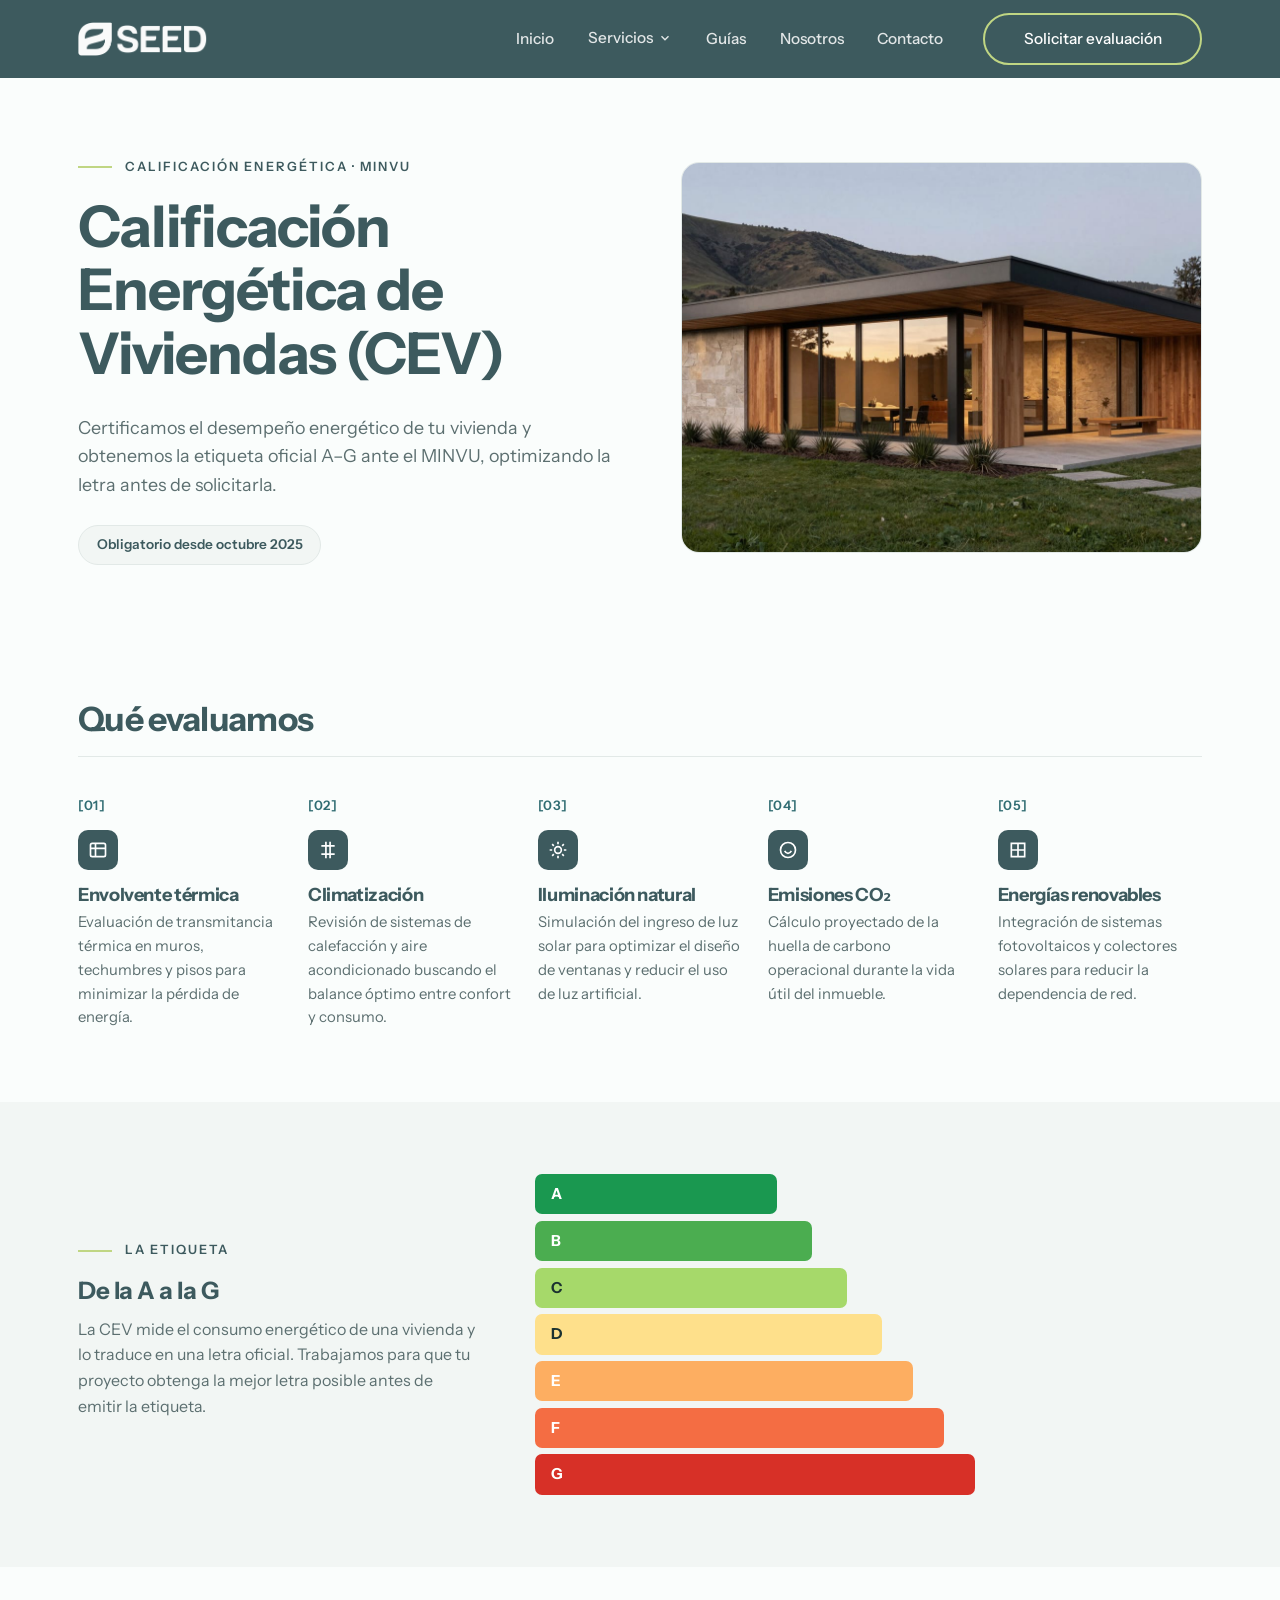
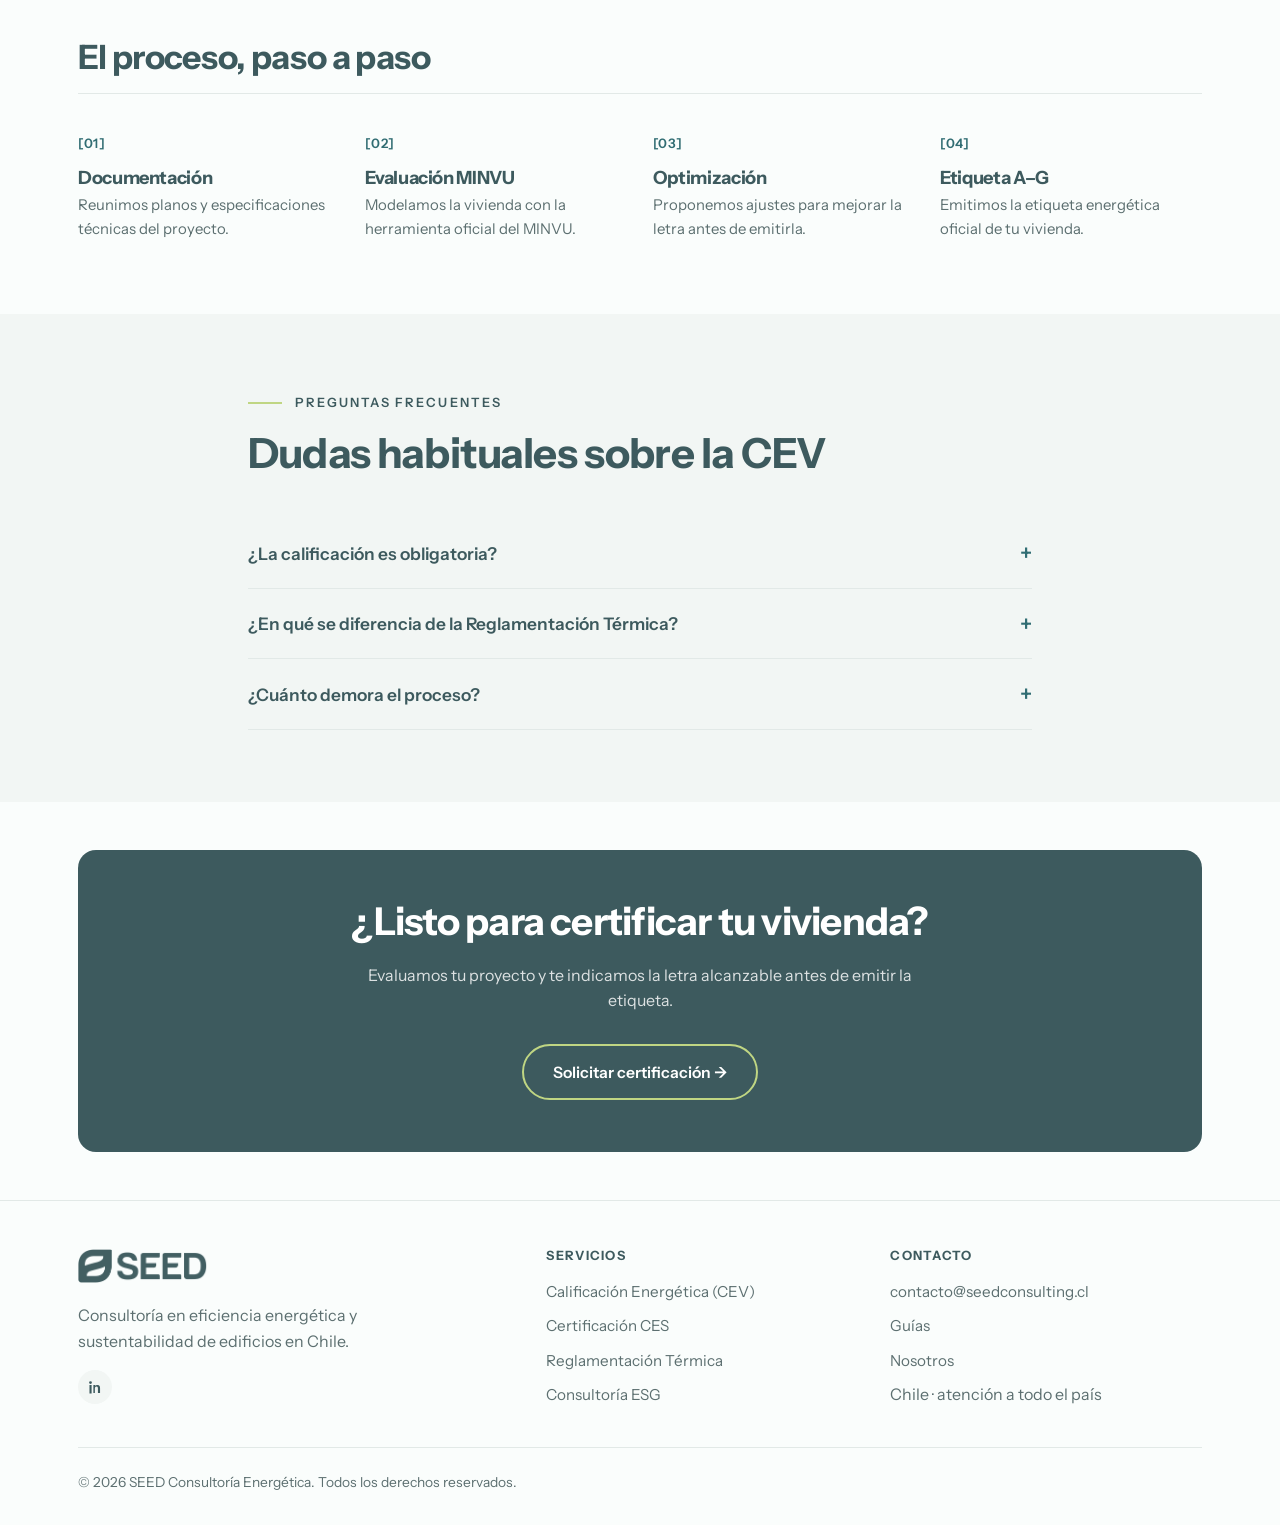
==== commit 2e561b3a: "Sección de Guías: listado + primer artículo sobre la CEV - Nueva página guias.html (listado) y guia-" ====
--- a/calificacion-energetica.html
+++ b/calificacion-energetica.html
@@ -3,7 +3,7 @@
 <head>
   <meta charset="UTF-8" />
   <meta name="viewport" content="width=device-width, initial-scale=1.0" />
-  <title>Calificación Energética de Viviendas (CEV) | SEED</title>
+  <title>Calificación Energética de Viviendas (CEV) en Chile | SEED</title>
   <meta name="description" content="Certificamos el desempeño energético de tu vivienda con etiqueta oficial A–G ante el MINVU. Obligatorio desde octubre 2025." />
   <link rel="canonical" href="https://www.seedconsulting.cl/calificacion-energetica.html" />
   <link rel="icon" type="image/png" sizes="32x32" href="favicon-32.png" />
@@ -13,20 +13,71 @@
   <meta property="og:site_name" content="SEED" />
   <meta property="og:locale" content="es_CL" />
   <meta property="og:url" content="https://www.seedconsulting.cl/calificacion-energetica.html" />
-  <meta property="og:title" content="Calificación Energética de Viviendas (CEV) | SEED" />
+  <meta property="og:title" content="Calificación Energética de Viviendas (CEV) en Chile | SEED" />
   <meta property="og:description" content="Certificamos el desempeño energético de tu vivienda con etiqueta oficial A–G ante el MINVU. Obligatorio desde octubre 2025." />
   <meta property="og:image" content="https://www.seedconsulting.cl/img/og-seed.jpg" />
   <meta property="og:image:width" content="1200" />
   <meta property="og:image:height" content="630" />
   <meta property="og:image:alt" content="SEED — Eficiencia energética y sustentabilidad de edificios, Chile" />
   <meta name="twitter:card" content="summary_large_image" />
-  <meta name="twitter:title" content="Calificación Energética de Viviendas (CEV) | SEED" />
+  <meta name="twitter:title" content="Calificación Energética de Viviendas (CEV) en Chile | SEED" />
   <meta name="twitter:description" content="Certificamos el desempeño energético de tu vivienda con etiqueta oficial A–G ante el MINVU. Obligatorio desde octubre 2025." />
   <meta name="twitter:image" content="https://www.seedconsulting.cl/img/og-seed.jpg" />
   <link rel="preconnect" href="https://fonts.googleapis.com" />
   <link rel="preconnect" href="https://fonts.gstatic.com" crossorigin />
   <link href="https://fonts.googleapis.com/css2?family=Instrument+Sans:ital,wght@0,400;0,500;0,600;0,700;1,400&display=swap" rel="stylesheet" />
   <link rel="stylesheet" href="styles.css" />
+  <script type="application/ld+json">
+  {
+    "@context": "https://schema.org",
+    "@type": "Service",
+    "name": "Calificación Energética de Viviendas (CEV)",
+    "serviceType": "Calificación energética de viviendas",
+    "provider": {
+      "@type": "ProfessionalService",
+      "name": "SEED Consultoría Energética",
+      "url": "https://www.seedconsulting.cl/"
+    },
+    "areaServed": {
+      "@type": "Country",
+      "name": "Chile"
+    },
+    "url": "https://www.seedconsulting.cl/calificacion-energetica.html",
+    "description": "Certificación del desempeño energético de viviendas con etiqueta oficial A–G ante el MINVU, con optimización de la letra antes de solicitarla."
+  }
+  </script>
+  <script type="application/ld+json">
+  {
+    "@context": "https://schema.org",
+    "@type": "FAQPage",
+    "mainEntity": [
+      {
+        "@type": "Question",
+        "name": "¿La calificación es obligatoria?",
+        "acceptedAnswer": {
+          "@type": "Answer",
+          "text": "Sí. Desde octubre de 2025 la Calificación Energética es obligatoria para viviendas nuevas, y se solicita como parte de la tramitación ante el MINVU."
+        }
+      },
+      {
+        "@type": "Question",
+        "name": "¿En qué se diferencia de la Reglamentación Térmica?",
+        "acceptedAnswer": {
+          "@type": "Answer",
+          "text": "La Reglamentación Térmica es un requisito de construcción que se aprueba ante la DOM; la CEV certifica el desempeño energético global de la vivienda con una etiqueta A–G. Son complementarias y las integramos en un mismo servicio."
+        }
+      },
+      {
+        "@type": "Question",
+        "name": "¿Cuánto demora el proceso?",
+        "acceptedAnswer": {
+          "@type": "Answer",
+          "text": "Habitualmente entre 2 y 4 semanas, dependiendo de la disponibilidad de la documentación del proyecto y de los ajustes de optimización que se decidan aplicar."
+        }
+      }
+    ]
+  }
+  </script>
 </head>
 <body class="page-cev">
 
@@ -52,6 +103,7 @@
             <a href="consultoria-esg.html">Consultoría ESG<small>Descarbonización y marcos internacionales</small></a>
           </div>
         </li>
+        <li><a href="guias.html" data-nav="guias">Guías</a></li>
         <li><a href="nosotros.html" data-nav="nosotros">Nosotros</a></li>
         <li><a href="contacto.html" data-nav="contacto">Contacto</a></li>
         <li class="nav-cta"><a href="contacto.html" class="btn btn-ghost-light">Solicitar evaluación</a></li>
@@ -70,7 +122,7 @@
         <p class="lead">Certificamos el desempeño energético de tu vivienda y obtenemos la etiqueta oficial A–G ante el MINVU, optimizando la letra antes de solicitarla.</p>
         <div style="margin-top:1.6rem;"><span class="badge">Obligatorio desde octubre 2025</span></div>
       </div>
-      <div class="media reveal"><img src="img/img4.jpg" alt="Vivienda contemporánea de eficiencia energética al atardecer" width="1400" height="788" loading="eager" fetchpriority="high" decoding="async"></div>
+      <div class="media reveal"><img src="img/vivienda-eficiencia-energetica.jpg" alt="Vivienda contemporánea de eficiencia energética al atardecer" width="1400" height="788" loading="eager" fetchpriority="high" decoding="async"></div>
     </div>
   </section>
 
@@ -174,6 +226,7 @@
           <h4>Contacto</h4>
           <ul class="footer-links">
             <li><a href="mailto:contacto@seedconsulting.cl">contacto@seedconsulting.cl</a></li>
+            <li><a href="guias.html">Guías</a></li>
             <li><a href="nosotros.html">Nosotros</a></li>
             <li><span style="color:var(--ink-soft);">Chile · atención a todo el país</span></li>
           </ul>
@@ -206,14 +259,6 @@
 });
 var io=new IntersectionObserver(function(es){es.forEach(function(e){if(e.isIntersecting){e.target.classList.add('in');io.unobserve(e.target)}})},{threshold:.12});
 document.querySelectorAll('.reveal').forEach(function(el){io.observe(el)});
-document.querySelectorAll('form[data-demo]').forEach(function(f){
-  f.addEventListener('submit',function(e){
-    e.preventDefault();
-    var n=f.querySelector('.form-note');
-    if(n){n.textContent='Gracias, hemos recibido tu mensaje. Te responderemos dentro de 24 horas.';n.style.display='block'}
-    f.reset();
-  });
-});
 
 </script>
 
--- a/styles.css
+++ b/styles.css
@@ -171,6 +171,7 @@
 .reveal{opacity:0;transform:translateY(18px);transition:opacity .6s,transform .6s}
 .reveal.in{opacity:1;transform:none}
 .form-note{display:none;color:var(--accent-text);font-weight:600}
+.form-note.error{color:#B3261E}
 
 /* --- Ajustes por página --- */
 .page-home .hero-split{grid-template-columns:1.15fr .85fr}
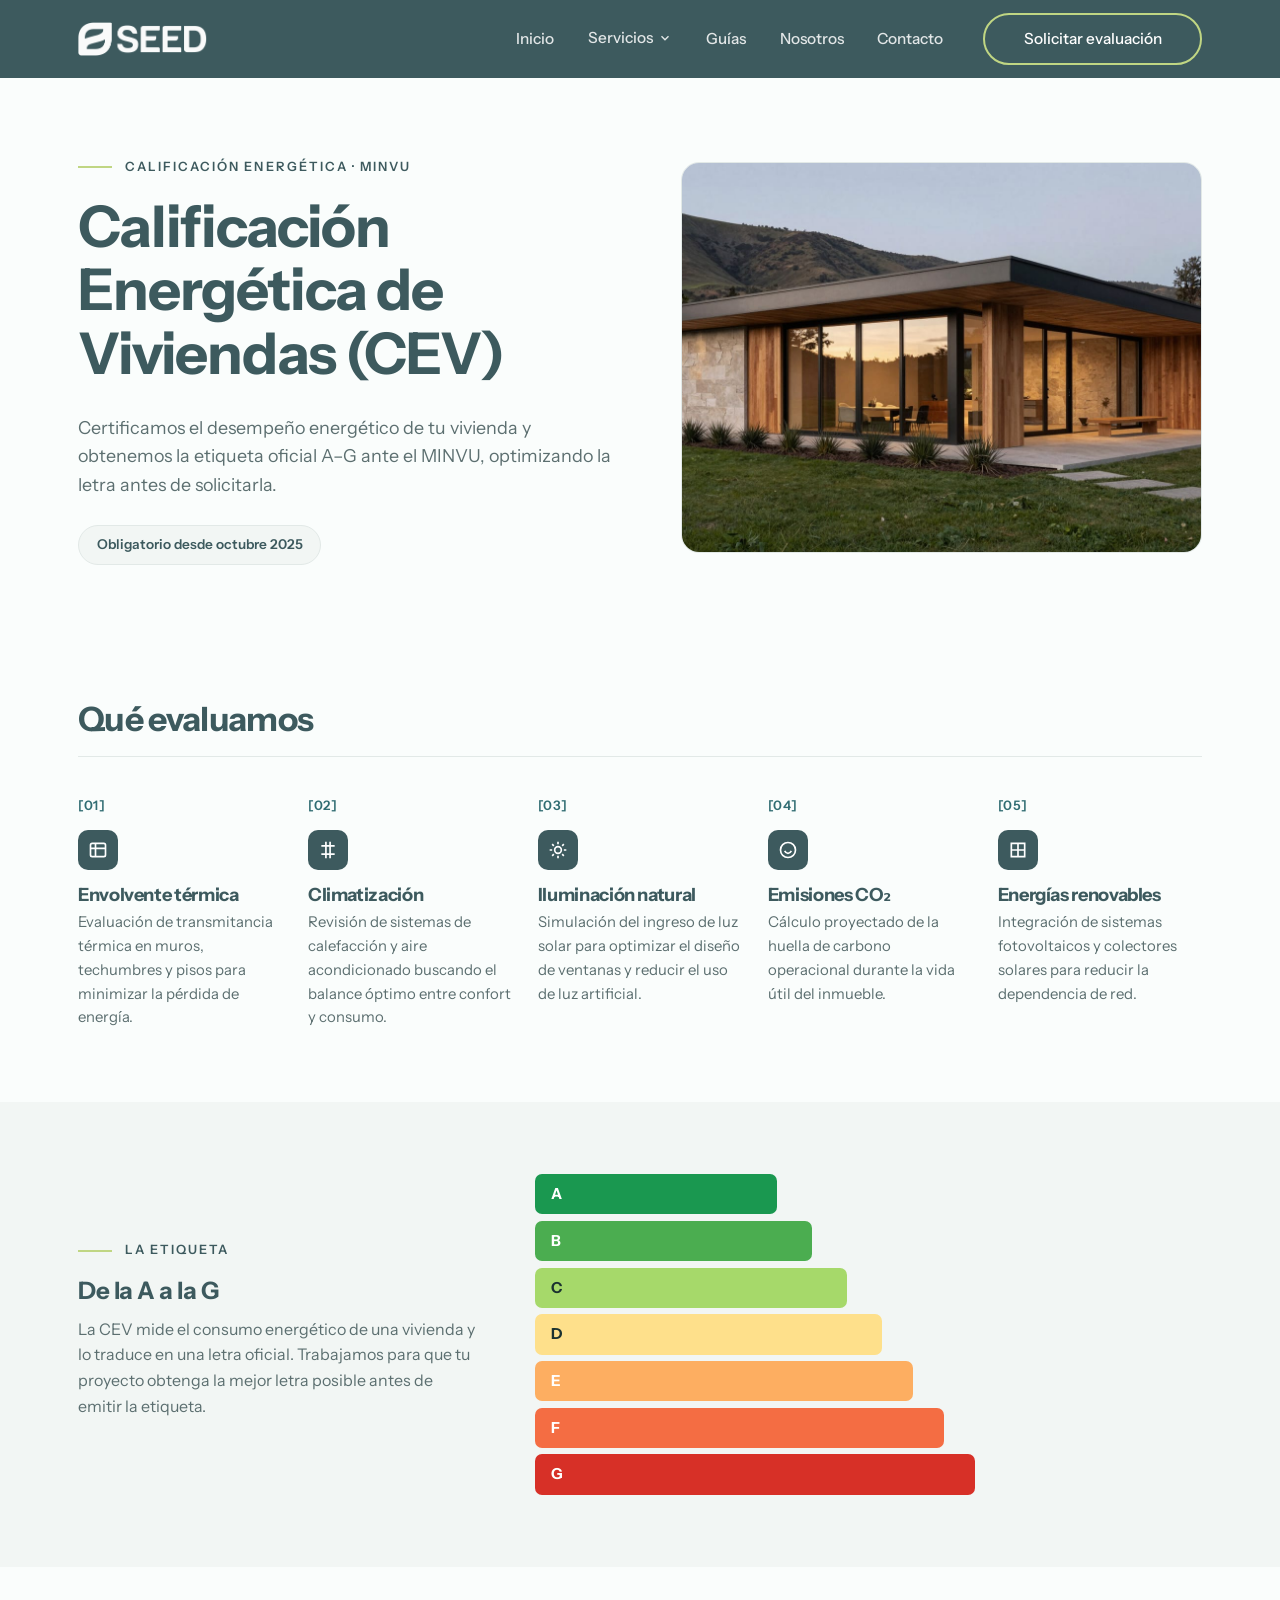
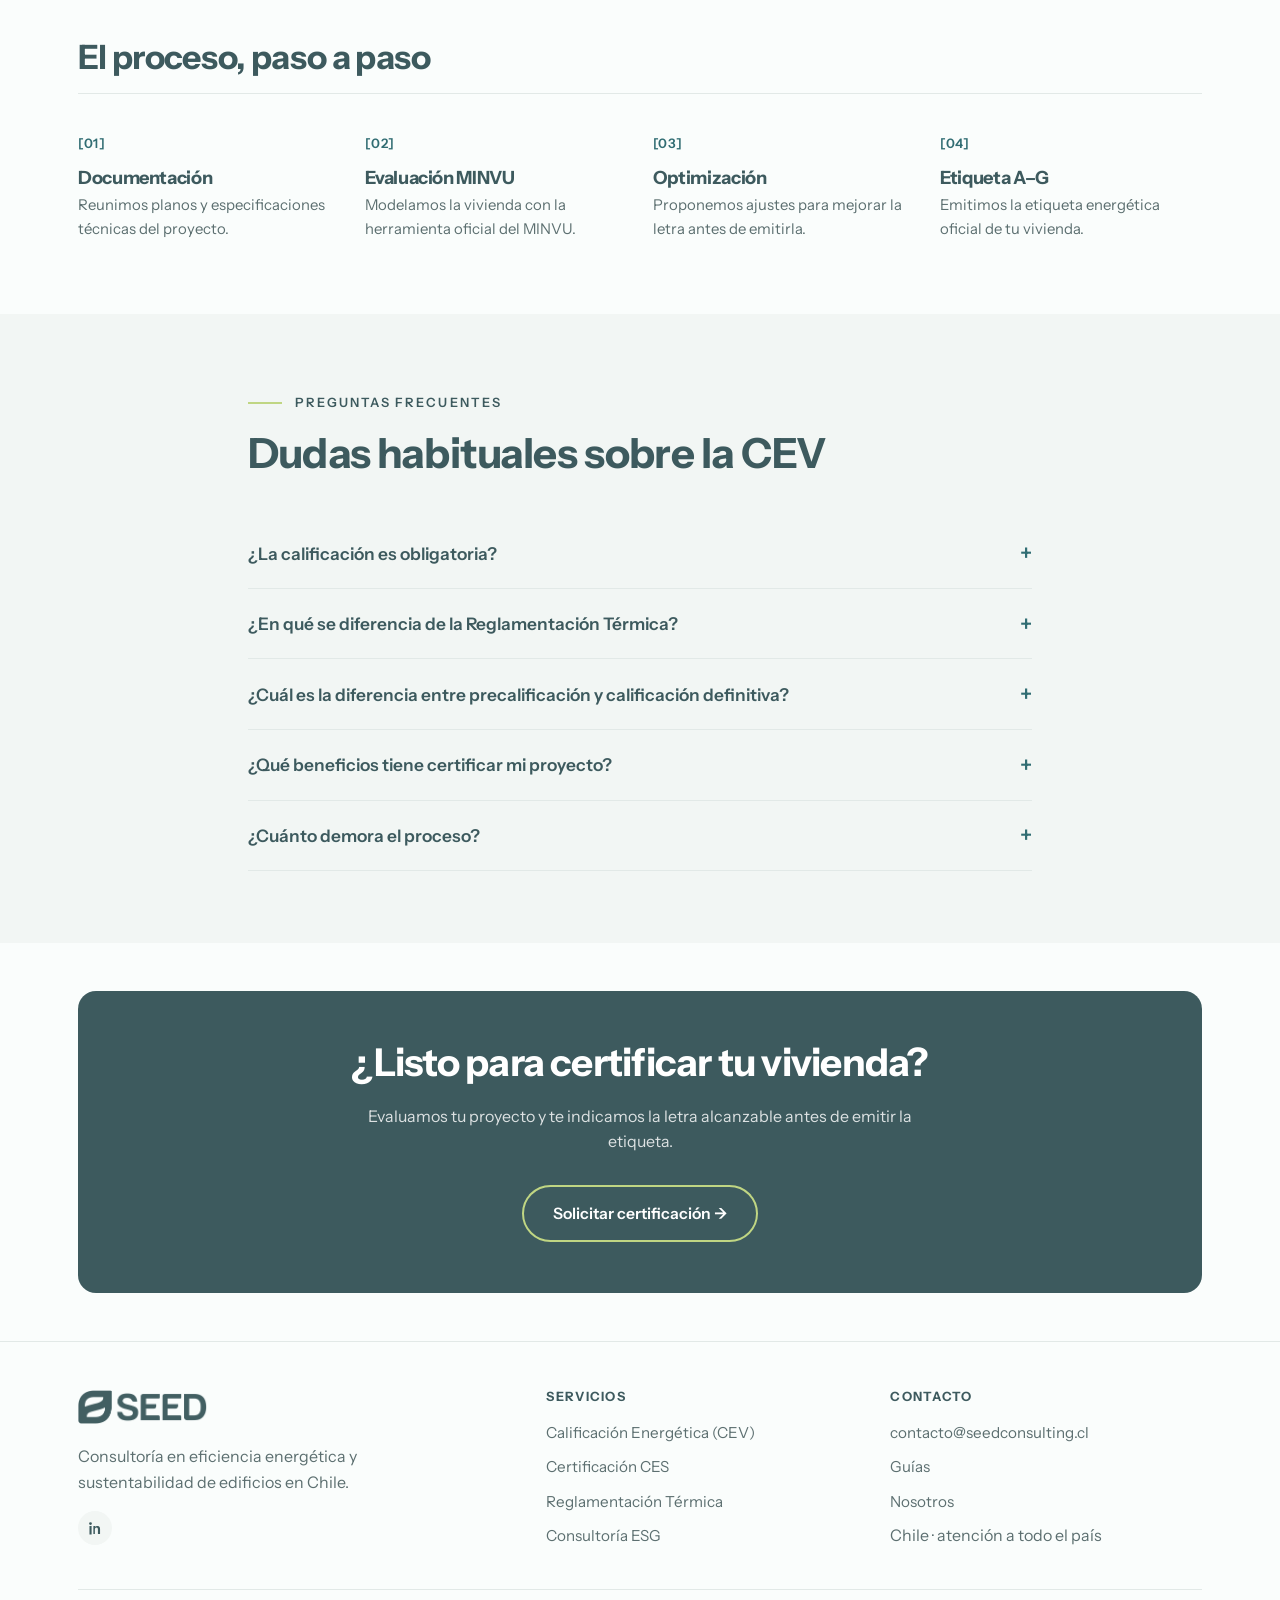
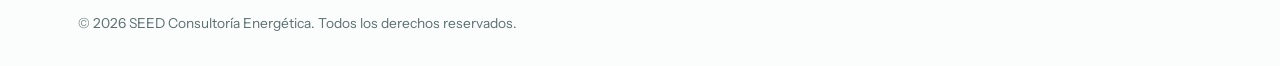
==== commit 243f875e: "CEV: incorpora al FAQ el contenido nuevo de la guía - 2 preguntas nuevas: precalificación vs. defini" ====
--- a/calificacion-energetica.html
+++ b/calificacion-energetica.html
@@ -56,7 +56,7 @@
         "name": "¿La calificación es obligatoria?",
         "acceptedAnswer": {
           "@type": "Answer",
-          "text": "Sí. Desde octubre de 2025 la Calificación Energética es obligatoria para viviendas nuevas, y se solicita como parte de la tramitación ante el MINVU."
+          "text": "Sí. Desde el 5 de octubre de 2025 la Calificación Energética es obligatoria para viviendas nuevas, en el marco de la Ley N°21.305 y su Decreto N°5 de octubre de 2024, y se solicita como parte de la tramitación ante el MINVU."
         }
       },
       {
@@ -65,6 +65,22 @@
         "acceptedAnswer": {
           "@type": "Answer",
           "text": "La Reglamentación Térmica es un requisito de construcción que se aprueba ante la DOM; la CEV certifica el desempeño energético global de la vivienda con una etiqueta A–G. Son complementarias y las integramos en un mismo servicio."
+        }
+      },
+      {
+        "@type": "Question",
+        "name": "¿Cuál es la diferencia entre precalificación y calificación definitiva?",
+        "acceptedAnswer": {
+          "@type": "Answer",
+          "text": "La precalificación se obtiene en etapa de proyecto y tiene carácter referencial. La calificación definitiva se emite sobre la obra terminada, acompaña el contrato de compraventa y tiene una vigencia de 10 años."
+        }
+      },
+      {
+        "@type": "Question",
+        "name": "¿Qué beneficios tiene certificar mi proyecto?",
+        "acceptedAnswer": {
+          "@type": "Answer",
+          "text": "Para inmobiliarias y constructoras, es un diferenciador comercial y en algunos casos permite acceder a condiciones hipotecarias preferentes para los compradores. Para quien compra, entrega información objetiva y comparable: una vivienda con letra A o B puede alcanzar hasta un 80% menos de consumo energético que una vivienda sin calificar."
         }
       },
       {
@@ -183,8 +199,10 @@
         <h2>Dudas habituales sobre la CEV</h2>
       </div>
       <div class="reveal">
-        <div class="faq-item"><button class="faq-q" aria-expanded="false">¿La calificación es obligatoria? <span class="plus">+</span></button><div class="faq-a"><p>Sí. Desde octubre de 2025 la Calificación Energética es obligatoria para viviendas nuevas, y se solicita como parte de la tramitación ante el MINVU.</p></div></div>
+        <div class="faq-item"><button class="faq-q" aria-expanded="false">¿La calificación es obligatoria? <span class="plus">+</span></button><div class="faq-a"><p>Sí. Desde el 5 de octubre de 2025 la Calificación Energética es obligatoria para viviendas nuevas, en el marco de la Ley N°21.305 y su Decreto N°5 de octubre de 2024, y se solicita como parte de la tramitación ante el MINVU.</p></div></div>
         <div class="faq-item"><button class="faq-q" aria-expanded="false">¿En qué se diferencia de la Reglamentación Térmica? <span class="plus">+</span></button><div class="faq-a"><p>La Reglamentación Térmica es un requisito de construcción que se aprueba ante la DOM; la CEV certifica el desempeño energético global de la vivienda con una etiqueta A–G. Son complementarias y las integramos en un mismo servicio.</p></div></div>
+        <div class="faq-item"><button class="faq-q" aria-expanded="false">¿Cuál es la diferencia entre precalificación y calificación definitiva? <span class="plus">+</span></button><div class="faq-a"><p>La precalificación se obtiene en etapa de proyecto y tiene carácter referencial. La calificación definitiva se emite sobre la obra terminada, acompaña el contrato de compraventa y tiene una vigencia de 10 años.</p></div></div>
+        <div class="faq-item"><button class="faq-q" aria-expanded="false">¿Qué beneficios tiene certificar mi proyecto? <span class="plus">+</span></button><div class="faq-a"><p>Para inmobiliarias y constructoras, es un diferenciador comercial y en algunos casos permite acceder a condiciones hipotecarias preferentes para los compradores. Para quien compra, entrega información objetiva y comparable: una vivienda con letra A o B puede alcanzar hasta un 80% menos de consumo energético que una vivienda sin calificar.</p></div></div>
         <div class="faq-item"><button class="faq-q" aria-expanded="false">¿Cuánto demora el proceso? <span class="plus">+</span></button><div class="faq-a"><p>Habitualmente entre 2 y 4 semanas, dependiendo de la disponibilidad de la documentación del proyecto y de los ajustes de optimización que se decidan aplicar.</p></div></div>
       </div>
     </div>
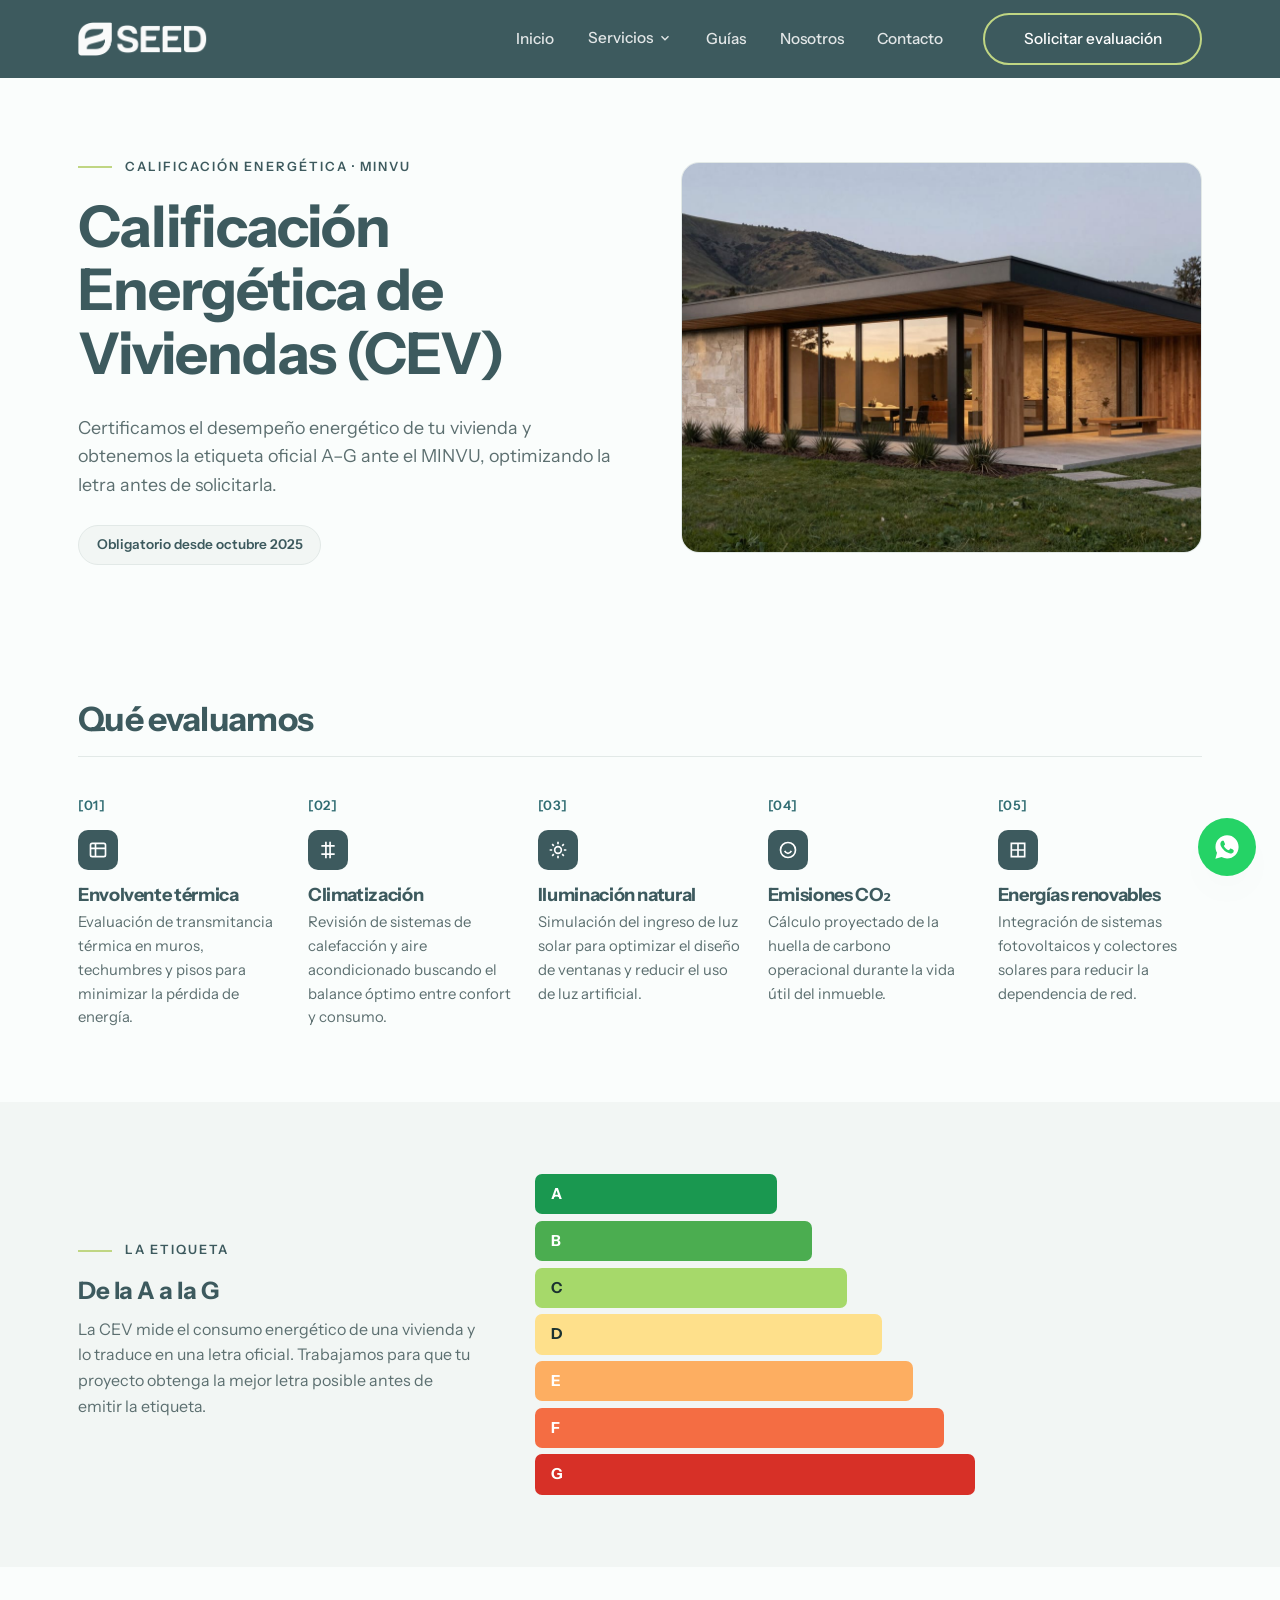
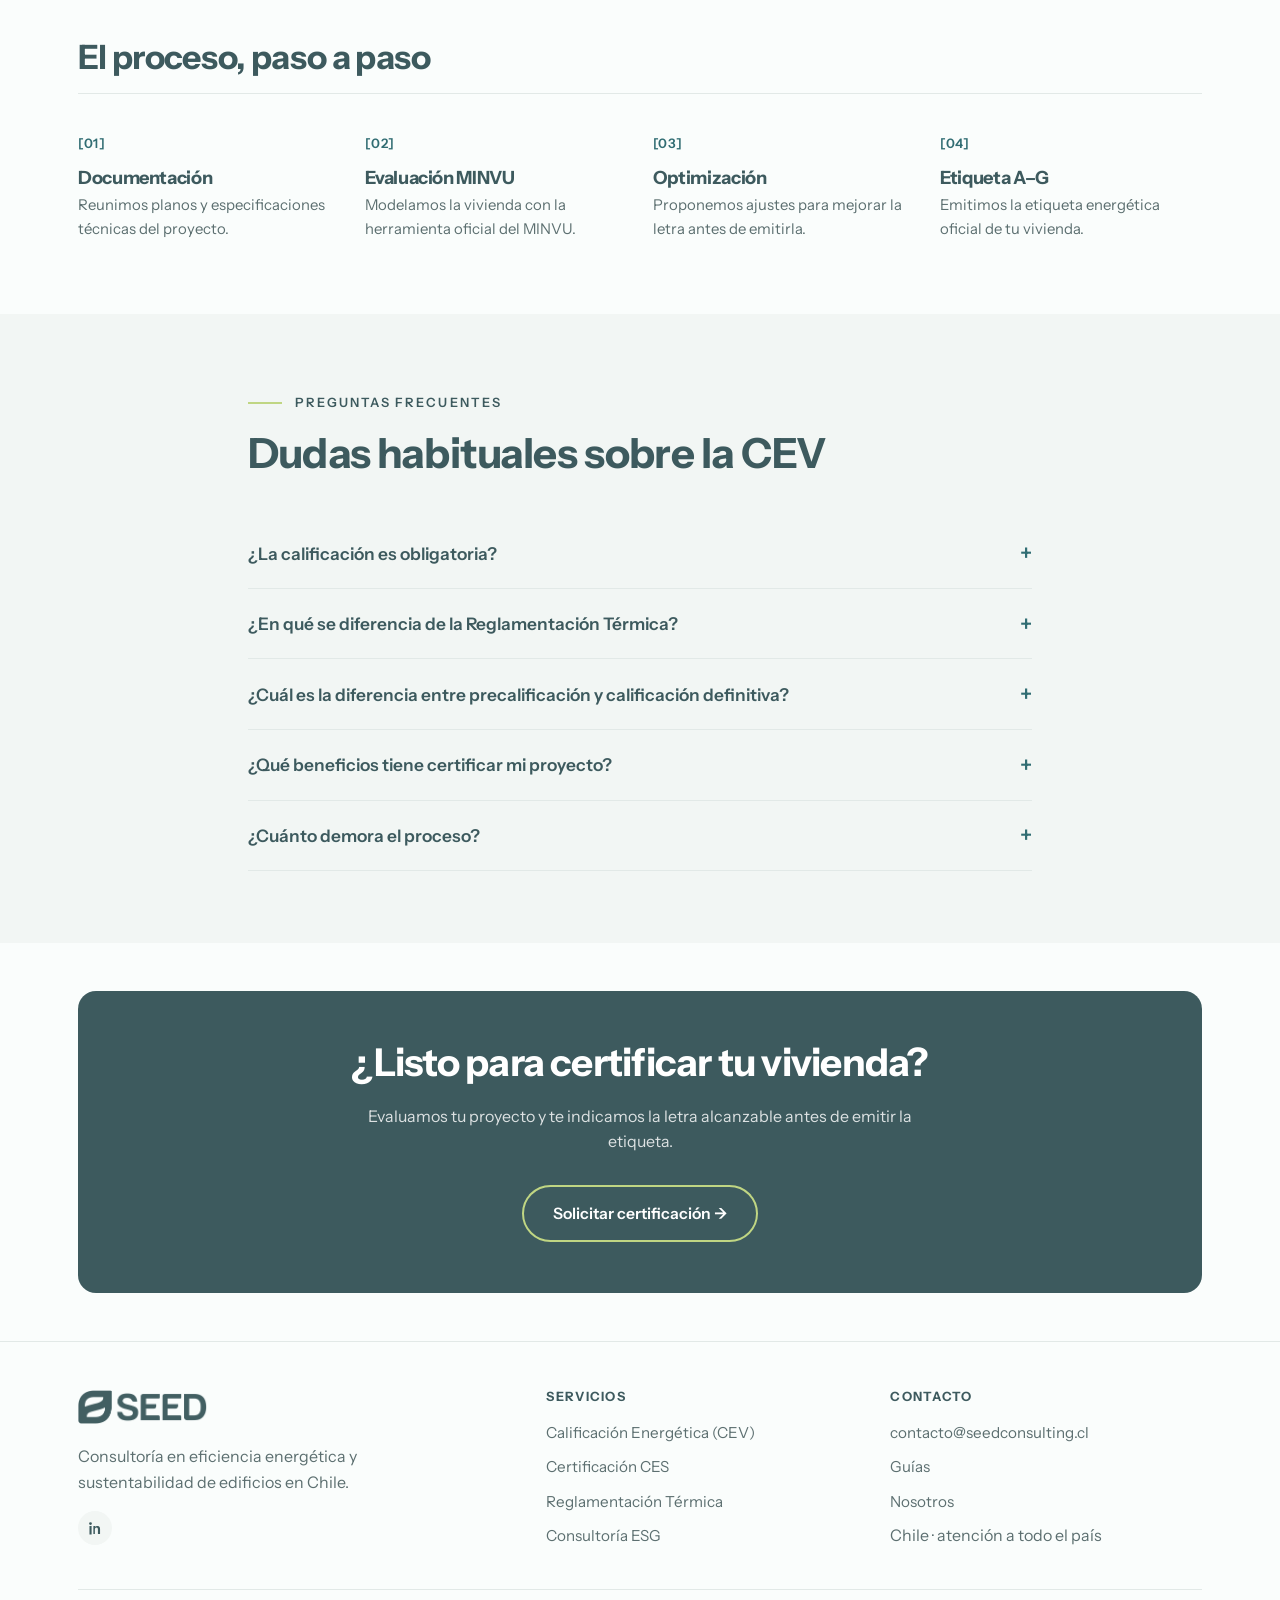
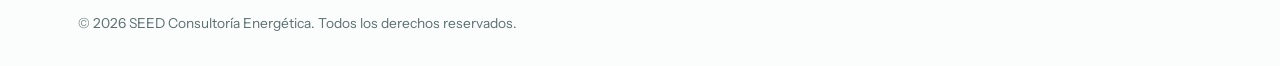
==== commit fbe19dfe: "Botón flotante de WhatsApp en las 9 páginas - wa.me/56930146003 con mensaje precargado genérico - Íc" ====
--- a/calificacion-energetica.html
+++ b/calificacion-energetica.html
@@ -280,5 +280,9 @@
 
 </script>
 
+  <a class="whatsapp-float" href="https://wa.me/56930146003?text=Hola%2C%20me%20gustar%C3%ADa%20m%C3%A1s%20informaci%C3%B3n%20sobre%20sus%20servicios." target="_blank" rel="noopener" aria-label="Escríbenos por WhatsApp">
+    <svg width="28" height="28" viewBox="0 0 24 24" fill="#fff"><path d="M12.04 2C6.58 2 2.13 6.45 2.13 11.91c0 1.75.46 3.45 1.32 4.95L2.05 22l5.25-1.38a9.9 9.9 0 004.74 1.21h.01c5.46 0 9.9-4.45 9.9-9.91 0-2.65-1.03-5.14-2.9-7.01A9.82 9.82 0 0012.05 2h-.01zm5.8 14.13c-.24.68-1.4 1.3-1.93 1.38-.5.08-1.12.11-1.8-.11-.42-.13-.96-.31-1.65-.61-2.9-1.25-4.8-4.17-4.94-4.36-.14-.19-1.18-1.57-1.18-3 0-1.42.75-2.12 1.01-2.41.27-.29.58-.36.78-.36.19 0 .39 0 .56.01.18.01.42-.07.65.5.24.58.82 2 .89 2.15.07.14.12.31.02.5-.09.19-.14.31-.28.48-.14.17-.29.37-.42.5-.14.14-.28.29-.12.57.16.28.71 1.17 1.53 1.9 1.05.94 1.94 1.23 2.22 1.37.28.14.44.12.61-.07.16-.19.68-.79.87-1.07.18-.27.37-.23.62-.14.25.09 1.6.76 1.87.9.28.14.46.21.53.32.07.12.07.68-.17 1.36z"/></svg>
+  </a>
+
 </body>
 </html>
--- a/styles.css
+++ b/styles.css
@@ -173,6 +173,10 @@
 .form-note{display:none;color:var(--accent-text);font-weight:600}
 .form-note.error{color:#B3261E}
 
+.whatsapp-float{position:fixed;right:24px;bottom:24px;z-index:60;width:58px;height:58px;border-radius:50%;background:#25D366;display:grid;place-items:center;box-shadow:var(--shadow);transition:transform .15s}
+.whatsapp-float:hover{transform:translateY(-3px) scale(1.05)}
+@media (max-width:720px){.whatsapp-float{right:16px;bottom:16px;width:52px;height:52px}}
+
 /* --- Ajustes por página --- */
 .page-home .hero-split{grid-template-columns:1.15fr .85fr}
 .page-home .media{aspect-ratio:1/1}
